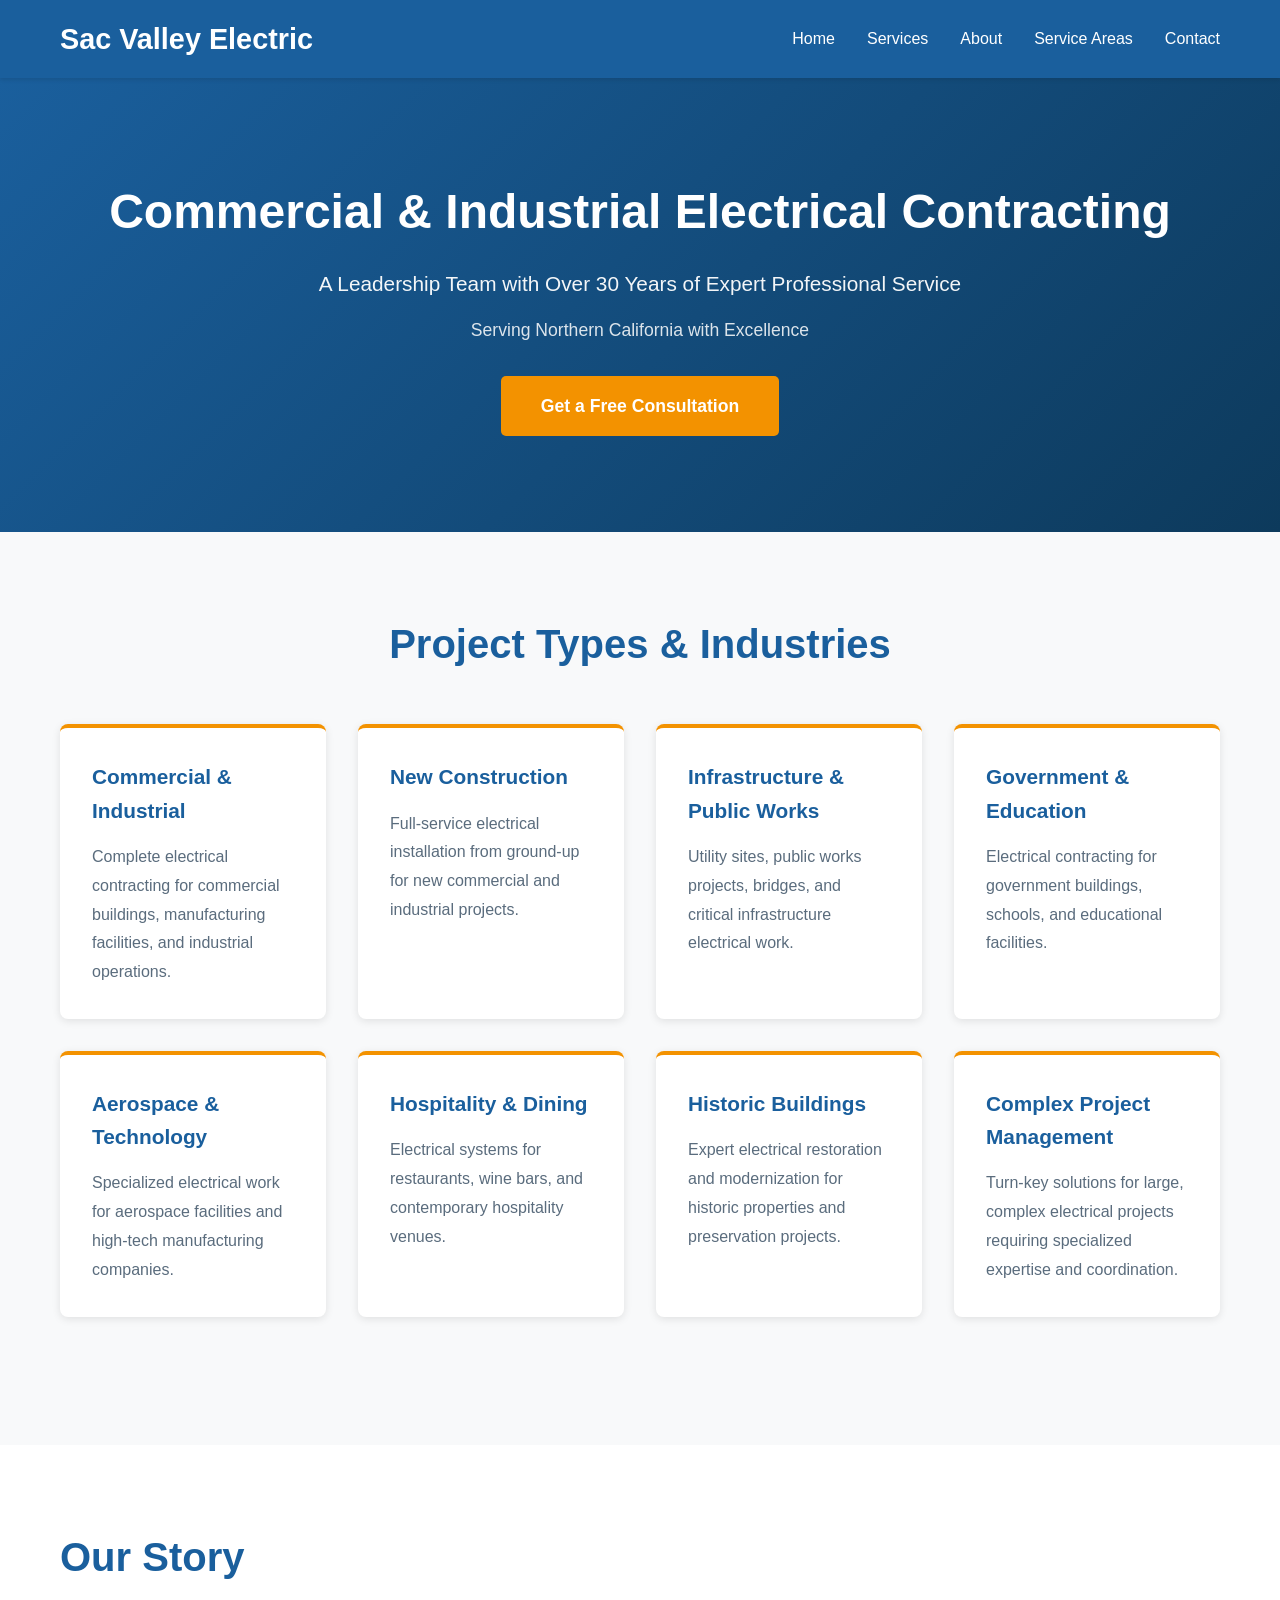
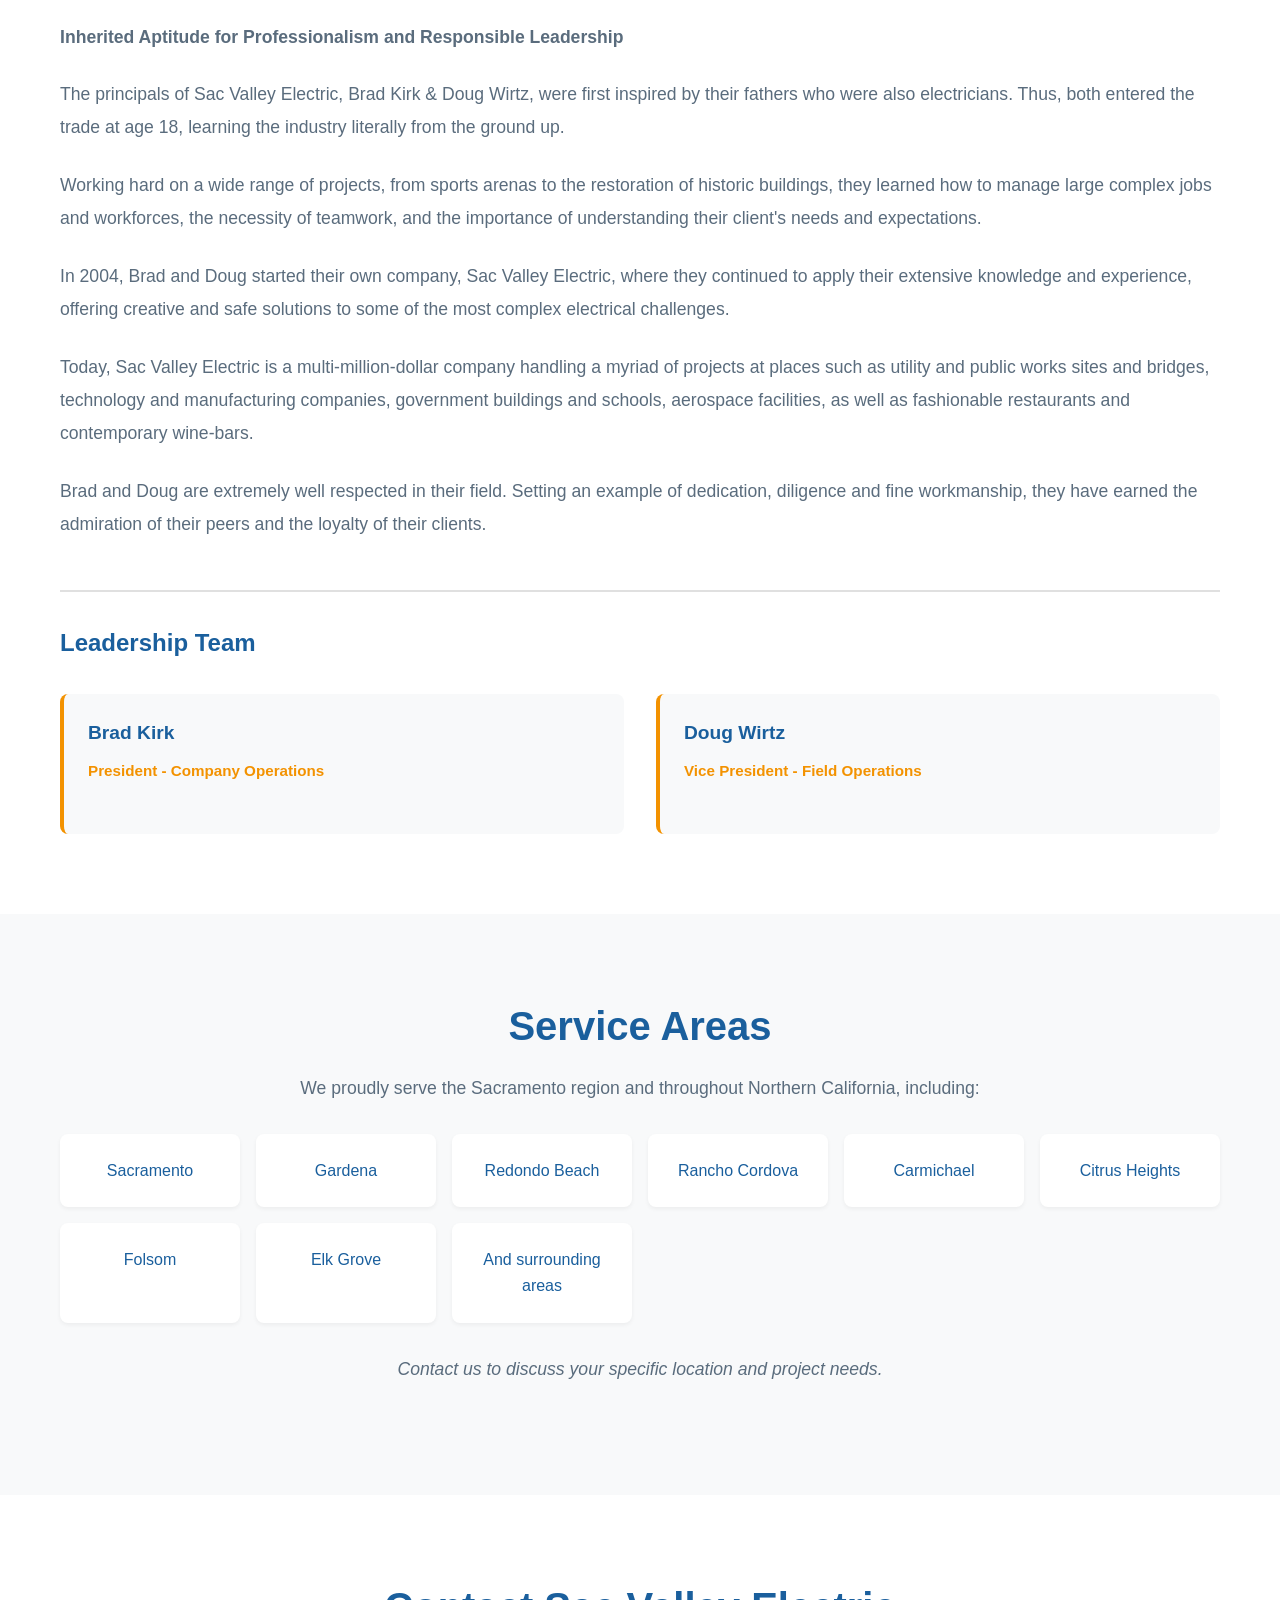
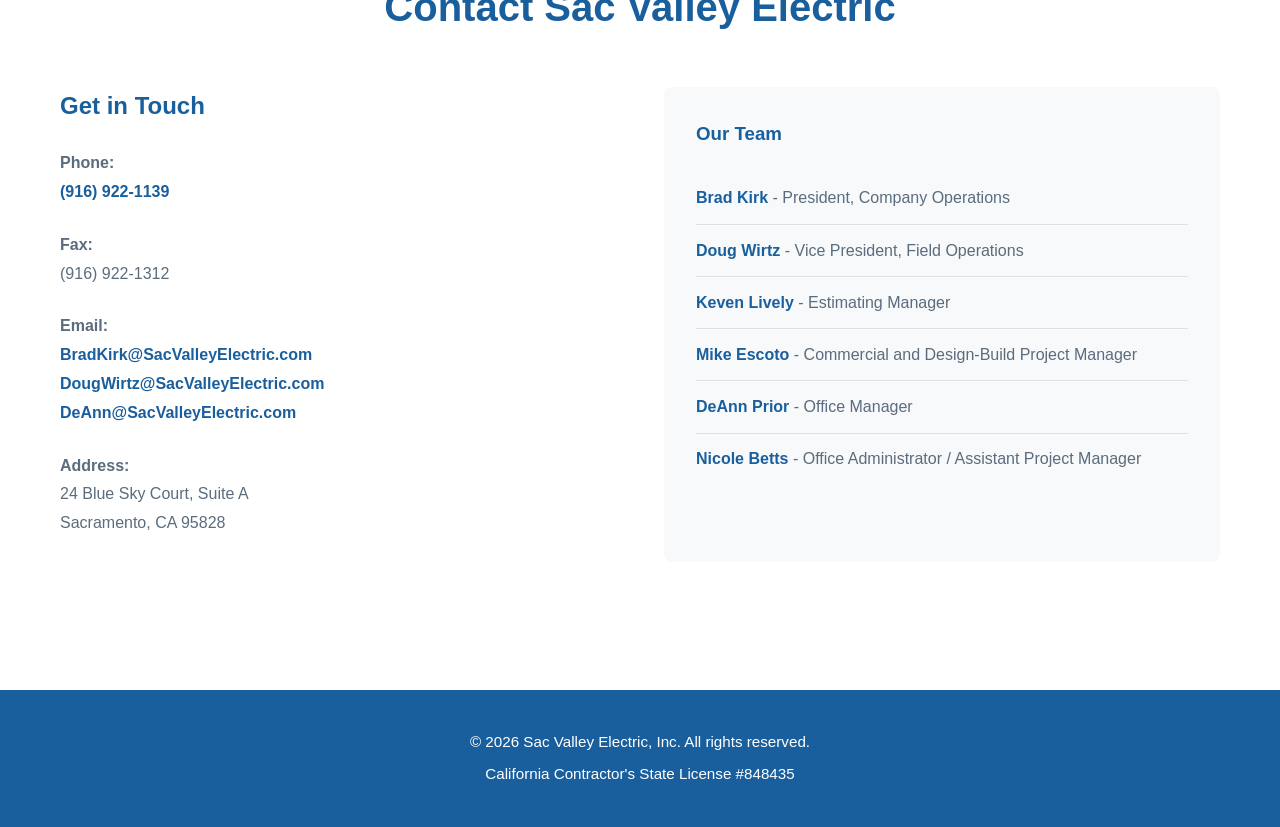
==== index.html @ 3c34d125 "Initial site build" ====
<!DOCTYPE html>
<html lang="en">
<head>
    <meta charset="UTF-8">
    <meta name="viewport" content="width=device-width, initial-scale=1.0">
    <title>Sac Valley Electric - Commercial & Industrial Electrical Contractor Sacramento</title>
    <meta name="description" content="Professional commercial and industrial electrical contractor serving Northern California. New construction, panel upgrades, LED lighting, EV charging, and more.">
    <link rel="stylesheet" href="styles.css">
</head>
<body>
    <!-- Navigation -->
    <nav class="navbar">
        <div class="container">
            <div class="nav-brand">
                <h1>Sac Valley Electric</h1>
            </div>
            <ul class="nav-links">
                <li><a href="#home">Home</a></li>
                <li><a href="#services">Services</a></li>
                <li><a href="#about">About</a></li>
                <li><a href="#areas">Service Areas</a></li>
                <li><a href="#contact">Contact</a></li>
            </ul>
        </div>
    </nav>

    <!-- Hero Section -->
    <section id="home" class="hero">
        <div class="container">
            <div class="hero-content">
                <h2>Commercial & Industrial Electrical Contracting</h2>
                <p>A Leadership Team with Over 30 Years of Expert Professional Service</p>
                <p class="hero-subtitle">Serving Northern California with Excellence</p>
                <a href="#contact" class="cta-button">Get a Free Consultation</a>
            </div>
        </div>
    </section>

    <!-- Services Section -->
    <section id="services" class="services">
        <div class="container">
            <h2>Project Types & Industries</h2>
            <div class="services-grid">
                <div class="service-card">
                    <h3>Commercial & Industrial</h3>
                    <p>Complete electrical contracting for commercial buildings, manufacturing facilities, and industrial operations.</p>
                </div>
                <div class="service-card">
                    <h3>New Construction</h3>
                    <p>Full-service electrical installation from ground-up for new commercial and industrial projects.</p>
                </div>
                <div class="service-card">
                    <h3>Infrastructure & Public Works</h3>
                    <p>Utility sites, public works projects, bridges, and critical infrastructure electrical work.</p>
                </div>
                <div class="service-card">
                    <h3>Government & Education</h3>
                    <p>Electrical contracting for government buildings, schools, and educational facilities.</p>
                </div>
                <div class="service-card">
                    <h3>Aerospace & Technology</h3>
                    <p>Specialized electrical work for aerospace facilities and high-tech manufacturing companies.</p>
                </div>
                <div class="service-card">
                    <h3>Hospitality & Dining</h3>
                    <p>Electrical systems for restaurants, wine bars, and contemporary hospitality venues.</p>
                </div>
                <div class="service-card">
                    <h3>Historic Buildings</h3>
                    <p>Expert electrical restoration and modernization for historic properties and preservation projects.</p>
                </div>
                <div class="service-card">
                    <h3>Complex Project Management</h3>
                    <p>Turn-key solutions for large, complex electrical projects requiring specialized expertise and coordination.</p>
                </div>
            </div>
        </div>
    </section>

    <!-- About Section -->
    <section id="about" class="about">
        <div class="container">
            <h2>Our Story</h2>
            <div class="about-content">
                <p><strong>Inherited Aptitude for Professionalism and Responsible Leadership</strong></p>
                <p>The principals of Sac Valley Electric, Brad Kirk & Doug Wirtz, were first inspired by their fathers who were also electricians. Thus, both entered the trade at age 18, learning the industry literally from the ground up.</p>
                <p>Working hard on a wide range of projects, from sports arenas to the restoration of historic buildings, they learned how to manage large complex jobs and workforces, the necessity of teamwork, and the importance of understanding their client's needs and expectations.</p>
                <p>In 2004, Brad and Doug started their own company, Sac Valley Electric, where they continued to apply their extensive knowledge and experience, offering creative and safe solutions to some of the most complex electrical challenges.</p>
                <p>Today, Sac Valley Electric is a multi-million-dollar company handling a myriad of projects at places such as utility and public works sites and bridges, technology and manufacturing companies, government buildings and schools, aerospace facilities, as well as fashionable restaurants and contemporary wine-bars.</p>
                <p>Brad and Doug are extremely well respected in their field. Setting an example of dedication, diligence and fine workmanship, they have earned the admiration of their peers and the loyalty of their clients.</p>
                
                <div class="team">
                    <h3>Leadership Team</h3>
                    <div class="team-grid">
                        <div class="team-member">
                            <h4>Brad Kirk</h4>
                            <p class="title">President - Company Operations</p>
                        </div>
                        <div class="team-member">
                            <h4>Doug Wirtz</h4>
                            <p class="title">Vice President - Field Operations</p>
                        </div>
                    </div>
                </div>
            </div>
        </div>
    </section>

    <!-- Service Areas Section -->
    <section id="areas" class="service-areas">
        <div class="container">
            <h2>Service Areas</h2>
            <p>We proudly serve the Sacramento region and throughout Northern California, including:</p>
            <div class="areas-grid">
                <div class="area">Sacramento</div>
                <div class="area">Gardena</div>
                <div class="area">Redondo Beach</div>
                <div class="area">Rancho Cordova</div>
                <div class="area">Carmichael</div>
                <div class="area">Citrus Heights</div>
                <div class="area">Folsom</div>
                <div class="area">Elk Grove</div>
                <div class="area">And surrounding areas</div>
            </div>
            <p class="service-areas-note">Contact us to discuss your specific location and project needs.</p>
        </div>
    </section>

    <!-- Contact Section -->
    <section id="contact" class="contact">
        <div class="container">
            <h2>Contact Sac Valley Electric</h2>
            <div class="contact-content">
                <div class="contact-info">
                    <h3>Get in Touch</h3>
                    <p>
                        <strong>Phone:</strong><br>
                        <a href="tel:9169221139">(916) 922-1139</a>
                    </p>
                    <p>
                        <strong>Fax:</strong><br>
                        (916) 922-1312
                    </p>
                    <p>
                        <strong>Email:</strong><br>
                        <a href="mailto:BradKirk@SacValleyElectric.com">BradKirk@SacValleyElectric.com</a><br>
                        <a href="mailto:DougWirtz@SacValleyElectric.com">DougWirtz@SacValleyElectric.com</a><br>
                        <a href="mailto:DeAnn@SacValleyElectric.com">DeAnn@SacValleyElectric.com</a>
                    </p>
                    <p>
                        <strong>Address:</strong><br>
                        24 Blue Sky Court, Suite A<br>
                        Sacramento, CA 95828
                    </p>
                </div>
                <div class="contact-team">
                    <h3>Our Team</h3>
                    <ul class="team-list">
                        <li><strong>Brad Kirk</strong> - President, Company Operations</li>
                        <li><strong>Doug Wirtz</strong> - Vice President, Field Operations</li>
                        <li><strong>Keven Lively</strong> - Estimating Manager</li>
                        <li><strong>Mike Escoto</strong> - Commercial and Design-Build Project Manager</li>
                        <li><strong>DeAnn Prior</strong> - Office Manager</li>
                        <li><strong>Nicole Betts</strong> - Office Administrator / Assistant Project Manager</li>
                    </ul>
                </div>
            </div>
        </div>
    </section>

    <!-- Footer -->
    <footer class="footer">
        <div class="container">
            <p>&copy; 2026 Sac Valley Electric, Inc. All rights reserved.</p>
            <p>California Contractor's State License #848435</p>
        </div>
    </footer>
</body>
</html>
---- styles.css ----
/* Reset and Base Styles */
* {
    margin: 0;
    padding: 0;
    box-sizing: border-box;
}

:root {
    --primary-color: #1a5f9d;
    --secondary-color: #f39200;
    --dark-text: #2c3e50;
    --light-text: #5a6c7d;
    --light-bg: #f8f9fa;
    --white: #ffffff;
    --border-color: #e0e0e0;
}

body {
    font-family: 'Segoe UI', Tahoma, Geneva, Verdana, sans-serif;
    line-height: 1.6;
    color: var(--dark-text);
    background-color: var(--white);
}

.container {
    max-width: 1200px;
    margin: 0 auto;
    padding: 0 20px;
}

/* Navigation */
.navbar {
    background-color: var(--primary-color);
    color: var(--white);
    padding: 1rem 0;
    position: sticky;
    top: 0;
    z-index: 1000;
    box-shadow: 0 2px 4px rgba(0,0,0,0.1);
}

.navbar .container {
    display: flex;
    justify-content: space-between;
    align-items: center;
}

.nav-brand h1 {
    font-size: 1.8rem;
    font-weight: 700;
}

.nav-links {
    display: flex;
    list-style: none;
    gap: 2rem;
}

.nav-links a {
    color: var(--white);
    text-decoration: none;
    font-weight: 500;
    transition: color 0.3s ease;
}

.nav-links a:hover {
    color: var(--secondary-color);
}

@media (max-width: 768px) {
    .nav-links {
        flex-direction: column;
        gap: 1rem;
        display: none;
    }
    
    .navbar .container {
        flex-direction: column;
        gap: 1rem;
    }
}

/* Hero Section */
.hero {
    background: linear-gradient(135deg, var(--primary-color) 0%, #0d3a5c 100%);
    color: var(--white);
    padding: 6rem 0;
    text-align: center;
}

.hero-content h2 {
    font-size: 3rem;
    margin-bottom: 1rem;
    font-weight: 700;
}

.hero-content p {
    font-size: 1.3rem;
    margin-bottom: 1rem;
    opacity: 0.95;
}

.hero-subtitle {
    font-size: 1.1rem !important;
    opacity: 0.85 !important;
    margin-bottom: 2rem !important;
}

.cta-button {
    display: inline-block;
    background-color: var(--secondary-color);
    color: var(--white);
    padding: 1rem 2.5rem;
    border-radius: 5px;
    text-decoration: none;
    font-weight: 600;
    font-size: 1.1rem;
    transition: background-color 0.3s ease, transform 0.2s ease;
    cursor: pointer;
    border: none;
}

.cta-button:hover {
    background-color: #d87700;
    transform: translateY(-2px);
}

.cta-button.large {
    padding: 1.2rem 3rem;
    font-size: 1.2rem;
}

@media (max-width: 768px) {
    .hero-content h2 {
        font-size: 2rem;
    }
    
    .hero-content p {
        font-size: 1.1rem;
    }
}

/* Services Section */
.services {
    padding: 5rem 0;
    background-color: var(--light-bg);
}

.services h2 {
    text-align: center;
    font-size: 2.5rem;
    margin-bottom: 3rem;
    color: var(--primary-color);
}

.services-grid {
    display: grid;
    grid-template-columns: repeat(auto-fit, minmax(250px, 1fr));
    gap: 2rem;
    margin-bottom: 3rem;
}

.service-card {
    background-color: var(--white);
    padding: 2rem;
    border-radius: 8px;
    box-shadow: 0 2px 8px rgba(0,0,0,0.1);
    transition: transform 0.3s ease, box-shadow 0.3s ease;
    border-top: 4px solid var(--secondary-color);
}

.service-card:hover {
    transform: translateY(-5px);
    box-shadow: 0 4px 12px rgba(0,0,0,0.15);
}

.service-card h3 {
    color: var(--primary-color);
    margin-bottom: 1rem;
    font-size: 1.3rem;
}

.service-card p {
    color: var(--light-text);
    line-height: 1.8;
}

.smud-badge {
    text-align: center;
    background-color: var(--primary-color);
    color: var(--white);
    padding: 1.5rem;
    border-radius: 8px;
    font-size: 1.1rem;
}

/* About Section */
.about {
    padding: 5rem 0;
}

.about h2 {
    font-size: 2.5rem;
    margin-bottom: 2rem;
    color: var(--primary-color);
}

.about-content p {
    font-size: 1.1rem;
    margin-bottom: 1.5rem;
    color: var(--light-text);
    line-height: 1.9;
}

.credentials {
    display: grid;
    grid-template-columns: repeat(auto-fit, minmax(250px, 1fr));
    gap: 2rem;
    margin-top: 3rem;
}

.credential-item {
    background-color: var(--light-bg);
    padding: 2rem;
    border-radius: 8px;
    border-left: 4px solid var(--secondary-color);
}

.credential-item h4 {
    color: var(--primary-color);
    margin-bottom: 0.5rem;
    font-size: 1.2rem;
}

.credential-item p {
    color: var(--light-text);
    margin-bottom: 0;
}

/* Team Section */
.team {
    margin-top: 3rem;
    padding-top: 2rem;
    border-top: 2px solid var(--border-color);
}

.team h3 {
    color: var(--primary-color);
    margin-bottom: 2rem;
    font-size: 1.5rem;
}

.team-grid {
    display: grid;
    grid-template-columns: repeat(auto-fit, minmax(250px, 1fr));
    gap: 2rem;
}

.team-member {
    background-color: var(--light-bg);
    padding: 1.5rem;
    border-radius: 8px;
    border-left: 4px solid var(--secondary-color);
}

.team-member h4 {
    color: var(--primary-color);
    margin-bottom: 0.5rem;
    font-size: 1.2rem;
}

.team-member .title {
    color: var(--secondary-color);
    font-weight: 600;
    font-size: 0.95rem;
}

/* Service Areas Section */
.service-areas {
    padding: 5rem 0;
    background-color: var(--light-bg);
}

.service-areas h2 {
    font-size: 2.5rem;
    margin-bottom: 1rem;
    color: var(--primary-color);
    text-align: center;
}

.service-areas > .container > p {
    text-align: center;
    font-size: 1.1rem;
    margin-bottom: 2rem;
    color: var(--light-text);
}

.areas-grid {
    display: grid;
    grid-template-columns: repeat(auto-fit, minmax(180px, 1fr));
    gap: 1rem;
    margin-bottom: 2rem;
}

.area {
    background-color: var(--white);
    padding: 1.5rem;
    border-radius: 8px;
    text-align: center;
    box-shadow: 0 2px 4px rgba(0,0,0,0.05);
    font-weight: 500;
    color: var(--primary-color);
}

.service-areas-note {
    text-align: center;
    color: var(--light-text);
    font-style: italic;
    margin-top: 2rem;
}

/* Contact Section */
.contact {
    padding: 5rem 0;
}

.contact h2 {
    font-size: 2.5rem;
    margin-bottom: 3rem;
    color: var(--primary-color);
    text-align: center;
}

.contact-content {
    display: grid;
    grid-template-columns: 1fr 1fr;
    gap: 3rem;
}

.contact-info h3,
.contact-cta h3 {
    color: var(--primary-color);
    margin-bottom: 1.5rem;
    font-size: 1.5rem;
}

.contact-info p {
    margin-bottom: 1.5rem;
    line-height: 1.8;
    color: var(--light-text);
}

.contact-info a {
    color: var(--primary-color);
    text-decoration: none;
    font-weight: 600;
    transition: color 0.3s ease;
}

.contact-info a:hover {
    color: var(--secondary-color);
}

.contact-team {
    background-color: var(--light-bg);
    padding: 2rem;
    border-radius: 8px;
}

.contact-team h3 {
    color: var(--primary-color);
    margin-bottom: 1.5rem;
}

.team-list {
    list-style: none;
}

.team-list li {
    padding: 0.8rem 0;
    border-bottom: 1px solid var(--border-color);
    color: var(--light-text);
}

.team-list li:last-child {
    border-bottom: none;
}

.team-list strong {
    color: var(--primary-color);
}

@media (max-width: 768px) {
    .contact-content {
        grid-template-columns: 1fr;
    }
}

/* Footer */
.footer {
    background-color: var(--primary-color);
    color: var(--white);
    text-align: center;
    padding: 2rem 0;
    margin-top: 3rem;
}

.footer p {
    margin: 0.5rem 0;
    font-size: 0.95rem;
}

/* Responsive */
@media (max-width: 768px) {
    .hero-content h2 {
        font-size: 2rem;
    }
    
    .services h2,
    .about h2,
    .service-areas h2,
    .contact h2 {
        font-size: 2rem;
    }
    
    .services-grid {
        grid-template-columns: 1fr;
    }
    
    .areas-grid {
        grid-template-columns: repeat(2, 1fr);
    }
}

@media (max-width: 480px) {
    .nav-links {
        display: none;
    }
    
    .hero {
        padding: 3rem 0;
    }
    
    .hero-content h2 {
        font-size: 1.5rem;
    }
    
    .hero-content p {
        font-size: 1rem;
    }
    
    .services h2,
    .about h2,
    .service-areas h2,
    .contact h2 {
        font-size: 1.5rem;
    }
}
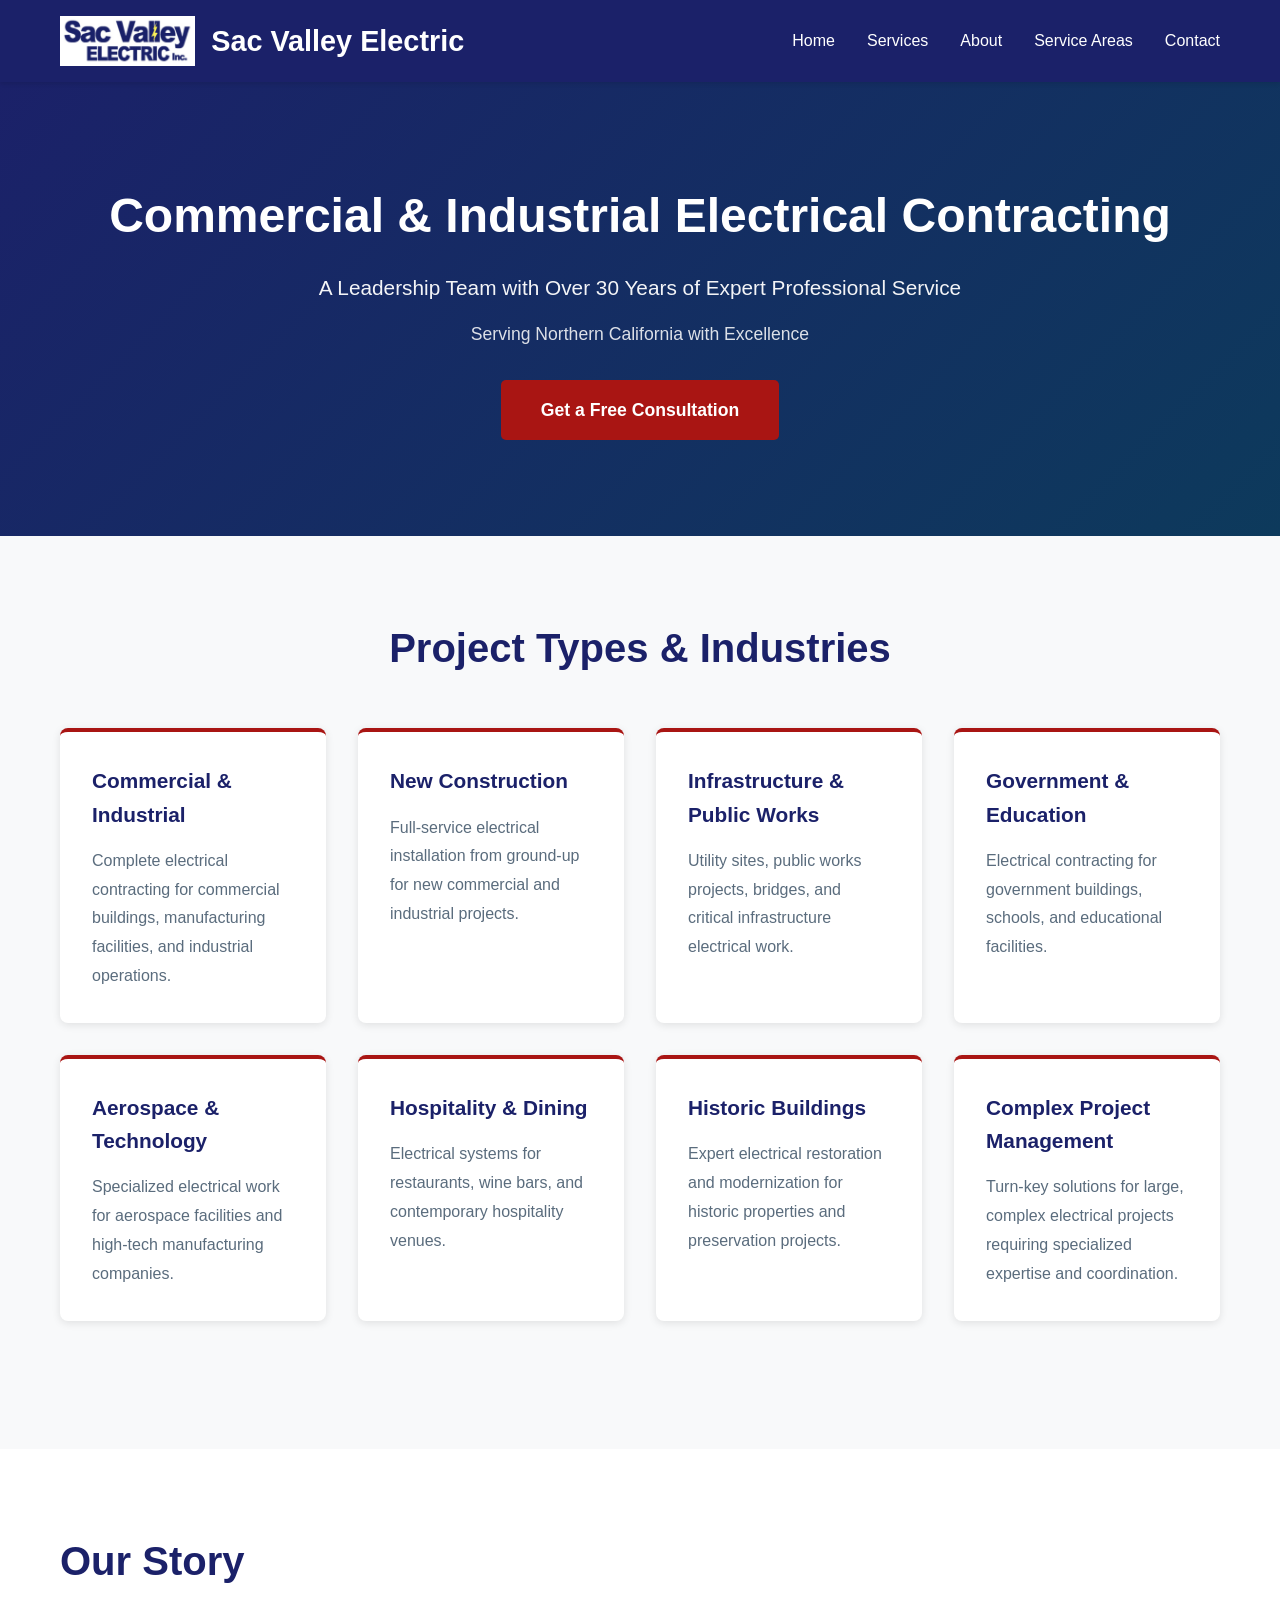
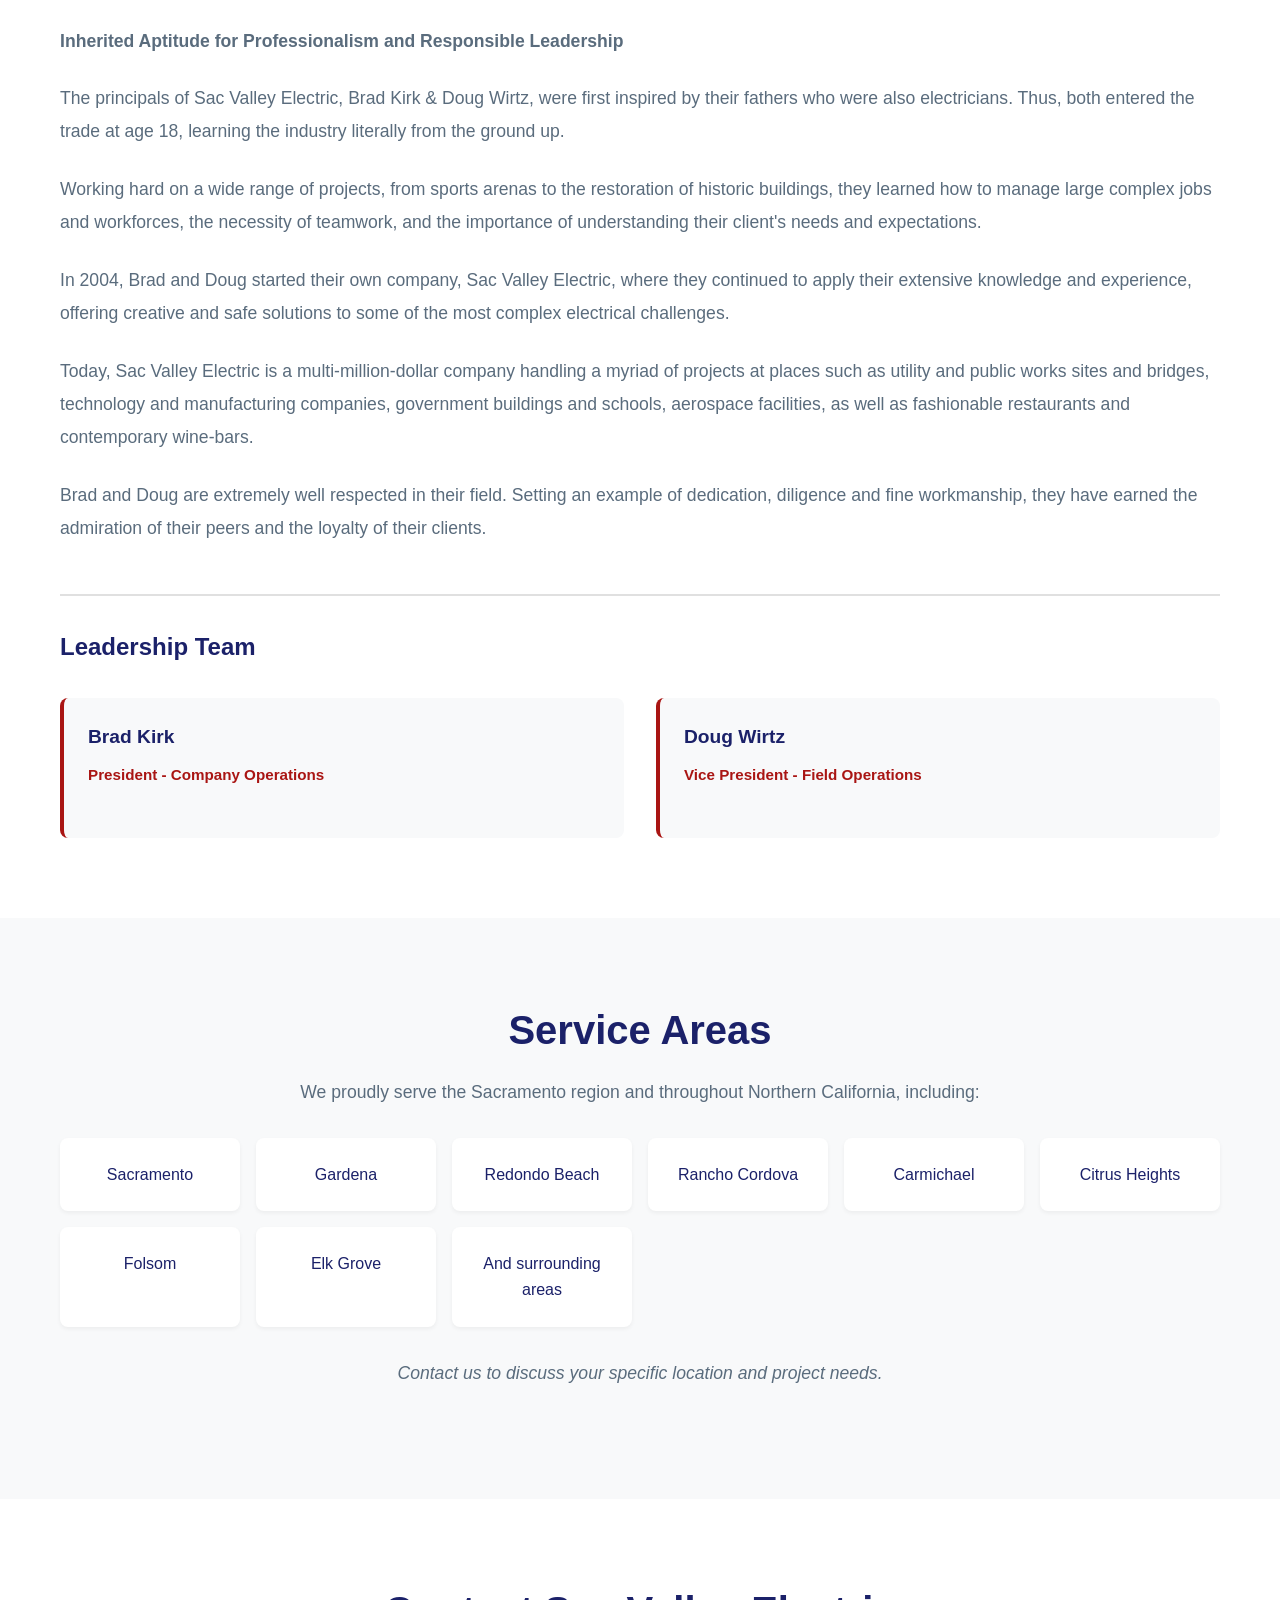
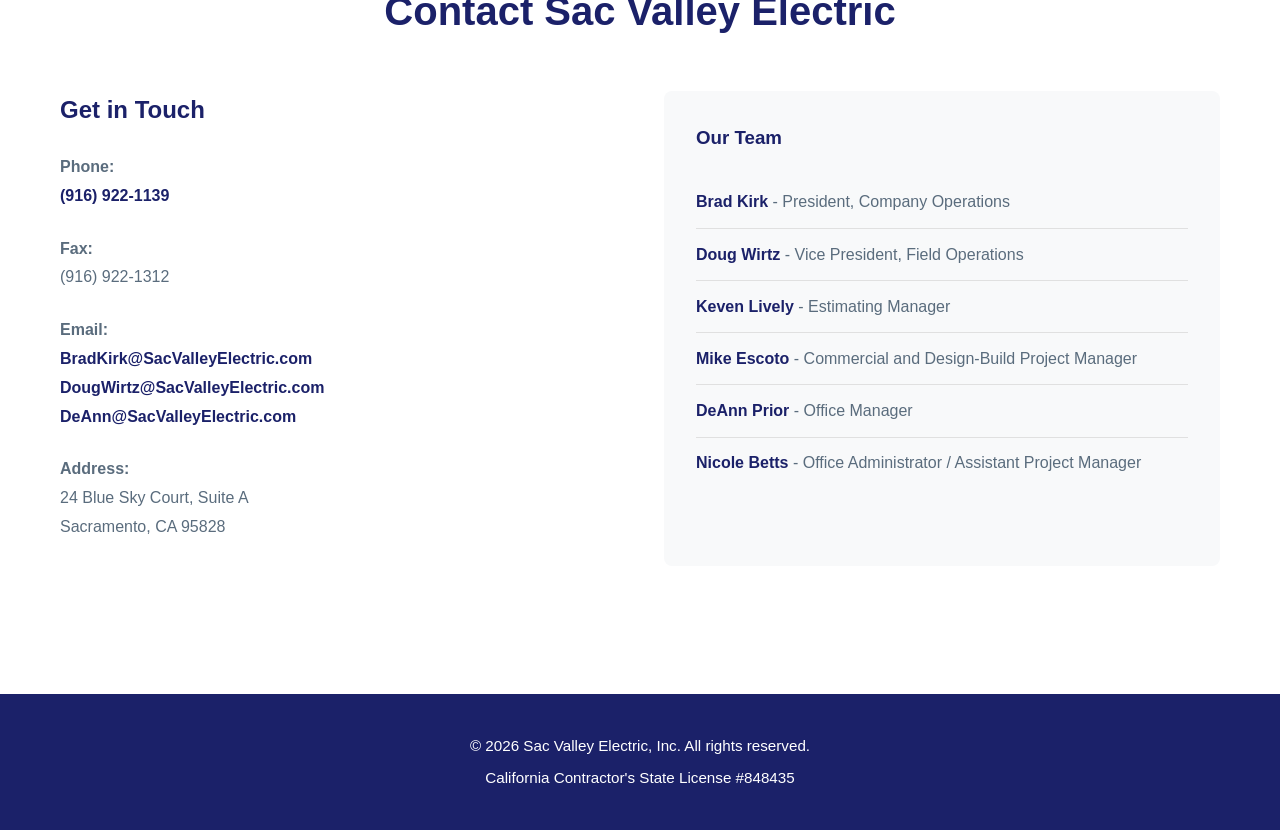
==== commit 39a0aed2: "Add logo and brand colors" ====
--- a/index.html
+++ b/index.html
@@ -12,6 +12,7 @@
     <nav class="navbar">
         <div class="container">
             <div class="nav-brand">
+                <img src="logo.gif" alt="Sac Valley Electric" class="logo">
                 <h1>Sac Valley Electric</h1>
             </div>
             <ul class="nav-links">
--- a/styles.css
+++ b/styles.css
@@ -6,8 +6,8 @@
 }
 
 :root {
-    --primary-color: #1a5f9d;
-    --secondary-color: #f39200;
+    --primary-color: #1b2169;
+    --secondary-color: #a91513;
     --dark-text: #2c3e50;
     --light-text: #5a6c7d;
     --light-bg: #f8f9fa;
@@ -45,9 +45,21 @@
     align-items: center;
 }
 
+.nav-brand {
+    display: flex;
+    align-items: center;
+    gap: 1rem;
+}
+
+.logo {
+    height: 50px;
+    width: auto;
+}
+
 .nav-brand h1 {
     font-size: 1.8rem;
     font-weight: 700;
+    margin: 0;
 }
 
 .nav-links {
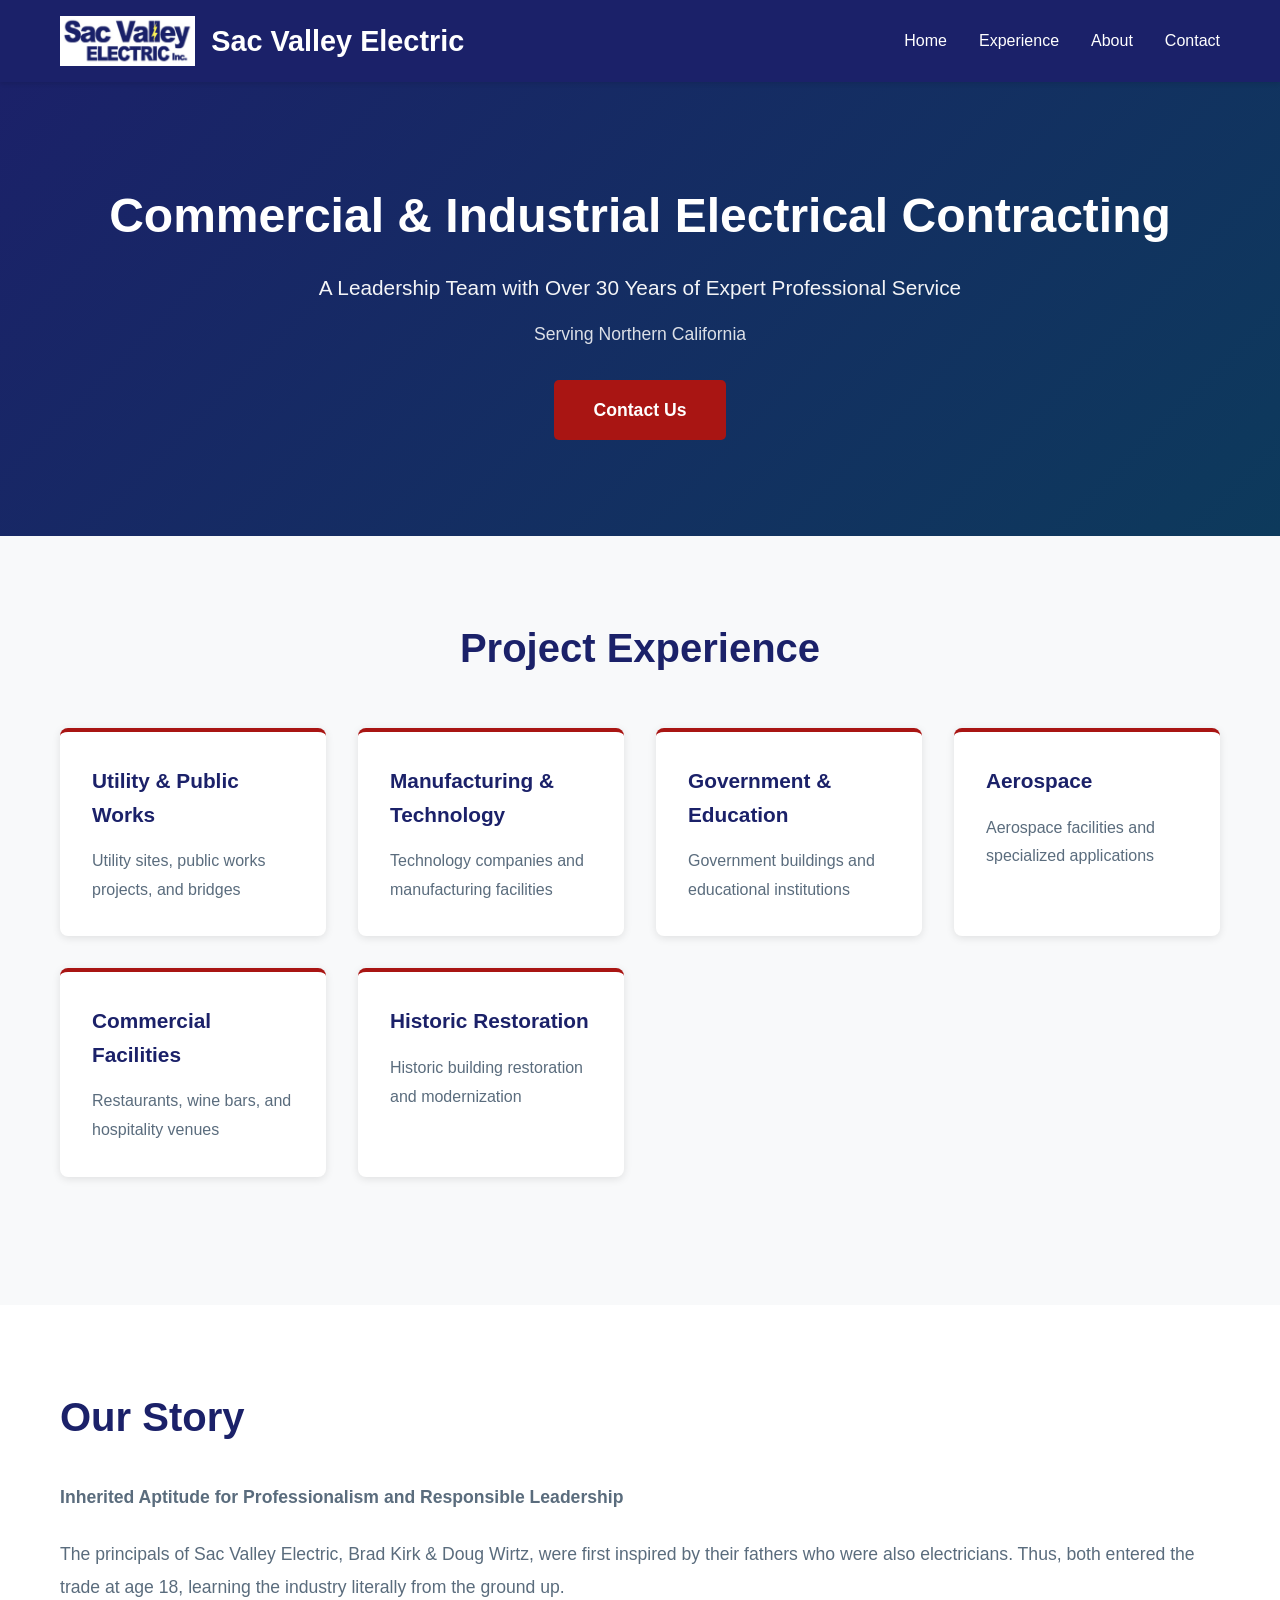
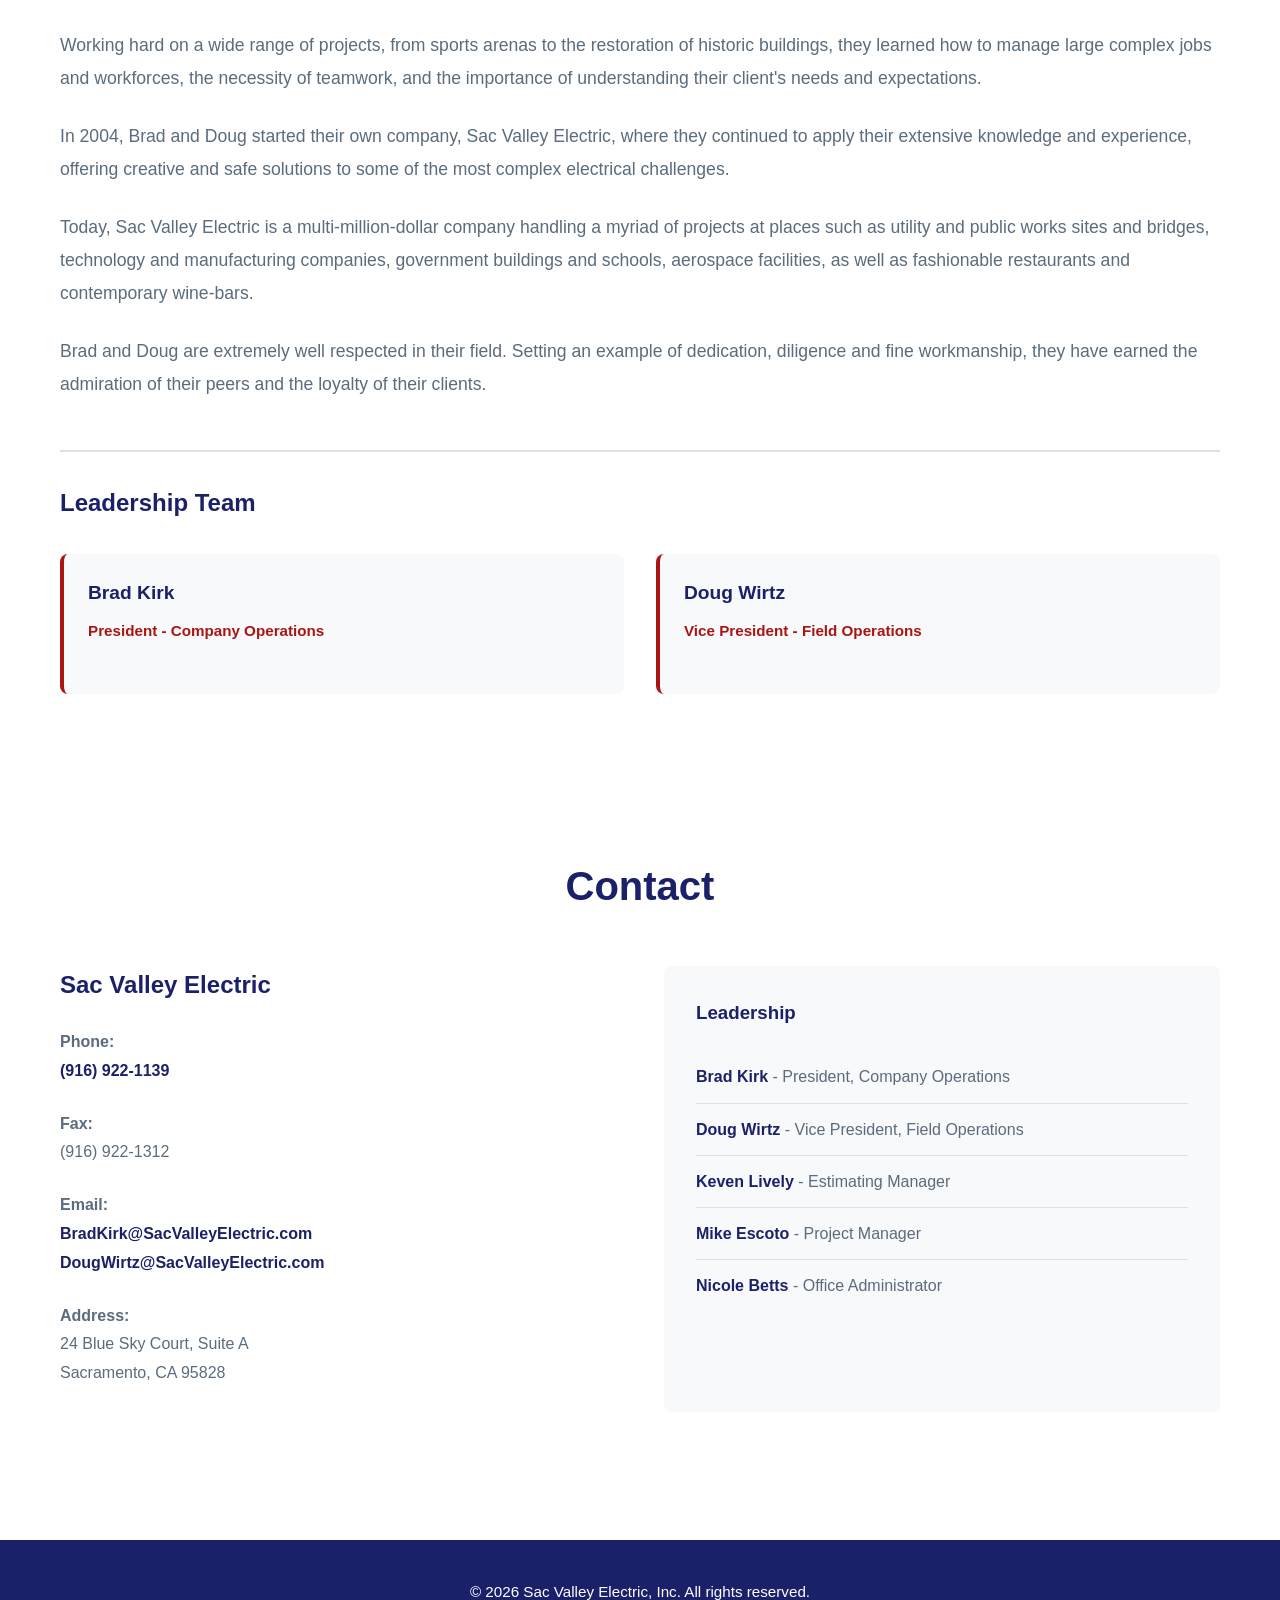
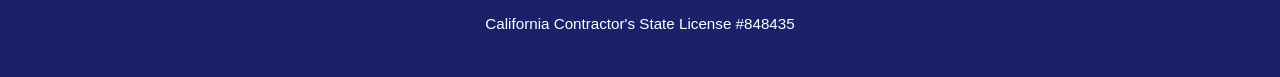
==== commit 6b357c0c: "Refine content: remove sales language, DeAnn email, streamline to match original site" ====
--- a/index.html
+++ b/index.html
@@ -17,9 +17,8 @@
             </div>
             <ul class="nav-links">
                 <li><a href="#home">Home</a></li>
-                <li><a href="#services">Services</a></li>
+                <li><a href="#services">Experience</a></li>
                 <li><a href="#about">About</a></li>
-                <li><a href="#areas">Service Areas</a></li>
                 <li><a href="#contact">Contact</a></li>
             </ul>
         </div>
@@ -31,8 +30,8 @@
             <div class="hero-content">
                 <h2>Commercial & Industrial Electrical Contracting</h2>
                 <p>A Leadership Team with Over 30 Years of Expert Professional Service</p>
-                <p class="hero-subtitle">Serving Northern California with Excellence</p>
-                <a href="#contact" class="cta-button">Get a Free Consultation</a>
+                <p class="hero-subtitle">Serving Northern California</p>
+                <a href="#contact" class="cta-button">Contact Us</a>
             </div>
         </div>
     </section>
@@ -40,39 +39,31 @@
     <!-- Services Section -->
     <section id="services" class="services">
         <div class="container">
-            <h2>Project Types & Industries</h2>
+            <h2>Project Experience</h2>
             <div class="services-grid">
                 <div class="service-card">
-                    <h3>Commercial & Industrial</h3>
-                    <p>Complete electrical contracting for commercial buildings, manufacturing facilities, and industrial operations.</p>
+                    <h3>Utility & Public Works</h3>
+                    <p>Utility sites, public works projects, and bridges</p>
                 </div>
                 <div class="service-card">
-                    <h3>New Construction</h3>
-                    <p>Full-service electrical installation from ground-up for new commercial and industrial projects.</p>
-                </div>
-                <div class="service-card">
-                    <h3>Infrastructure & Public Works</h3>
-                    <p>Utility sites, public works projects, bridges, and critical infrastructure electrical work.</p>
+                    <h3>Manufacturing & Technology</h3>
+                    <p>Technology companies and manufacturing facilities</p>
                 </div>
                 <div class="service-card">
                     <h3>Government & Education</h3>
-                    <p>Electrical contracting for government buildings, schools, and educational facilities.</p>
+                    <p>Government buildings and educational institutions</p>
                 </div>
                 <div class="service-card">
-                    <h3>Aerospace & Technology</h3>
-                    <p>Specialized electrical work for aerospace facilities and high-tech manufacturing companies.</p>
+                    <h3>Aerospace</h3>
+                    <p>Aerospace facilities and specialized applications</p>
                 </div>
                 <div class="service-card">
-                    <h3>Hospitality & Dining</h3>
-                    <p>Electrical systems for restaurants, wine bars, and contemporary hospitality venues.</p>
+                    <h3>Commercial Facilities</h3>
+                    <p>Restaurants, wine bars, and hospitality venues</p>
                 </div>
                 <div class="service-card">
-                    <h3>Historic Buildings</h3>
-                    <p>Expert electrical restoration and modernization for historic properties and preservation projects.</p>
-                </div>
-                <div class="service-card">
-                    <h3>Complex Project Management</h3>
-                    <p>Turn-key solutions for large, complex electrical projects requiring specialized expertise and coordination.</p>
+                    <h3>Historic Restoration</h3>
+                    <p>Historic building restoration and modernization</p>
                 </div>
             </div>
         </div>
@@ -107,33 +98,15 @@
         </div>
     </section>
 
-    <!-- Service Areas Section -->
-    <section id="areas" class="service-areas">
-        <div class="container">
-            <h2>Service Areas</h2>
-            <p>We proudly serve the Sacramento region and throughout Northern California, including:</p>
-            <div class="areas-grid">
-                <div class="area">Sacramento</div>
-                <div class="area">Gardena</div>
-                <div class="area">Redondo Beach</div>
-                <div class="area">Rancho Cordova</div>
-                <div class="area">Carmichael</div>
-                <div class="area">Citrus Heights</div>
-                <div class="area">Folsom</div>
-                <div class="area">Elk Grove</div>
-                <div class="area">And surrounding areas</div>
-            </div>
-            <p class="service-areas-note">Contact us to discuss your specific location and project needs.</p>
-        </div>
-    </section>
+
 
     <!-- Contact Section -->
     <section id="contact" class="contact">
         <div class="container">
-            <h2>Contact Sac Valley Electric</h2>
+            <h2>Contact</h2>
             <div class="contact-content">
                 <div class="contact-info">
-                    <h3>Get in Touch</h3>
+                    <h3>Sac Valley Electric</h3>
                     <p>
                         <strong>Phone:</strong><br>
                         <a href="tel:9169221139">(916) 922-1139</a>
@@ -145,8 +118,7 @@
                     <p>
                         <strong>Email:</strong><br>
                         <a href="mailto:BradKirk@SacValleyElectric.com">BradKirk@SacValleyElectric.com</a><br>
-                        <a href="mailto:DougWirtz@SacValleyElectric.com">DougWirtz@SacValleyElectric.com</a><br>
-                        <a href="mailto:DeAnn@SacValleyElectric.com">DeAnn@SacValleyElectric.com</a>
+                        <a href="mailto:DougWirtz@SacValleyElectric.com">DougWirtz@SacValleyElectric.com</a>
                     </p>
                     <p>
                         <strong>Address:</strong><br>
@@ -155,14 +127,13 @@
                     </p>
                 </div>
                 <div class="contact-team">
-                    <h3>Our Team</h3>
+                    <h3>Leadership</h3>
                     <ul class="team-list">
                         <li><strong>Brad Kirk</strong> - President, Company Operations</li>
                         <li><strong>Doug Wirtz</strong> - Vice President, Field Operations</li>
                         <li><strong>Keven Lively</strong> - Estimating Manager</li>
-                        <li><strong>Mike Escoto</strong> - Commercial and Design-Build Project Manager</li>
-                        <li><strong>DeAnn Prior</strong> - Office Manager</li>
-                        <li><strong>Nicole Betts</strong> - Office Administrator / Assistant Project Manager</li>
+                        <li><strong>Mike Escoto</strong> - Project Manager</li>
+                        <li><strong>Nicole Betts</strong> - Office Administrator</li>
                     </ul>
                 </div>
             </div>
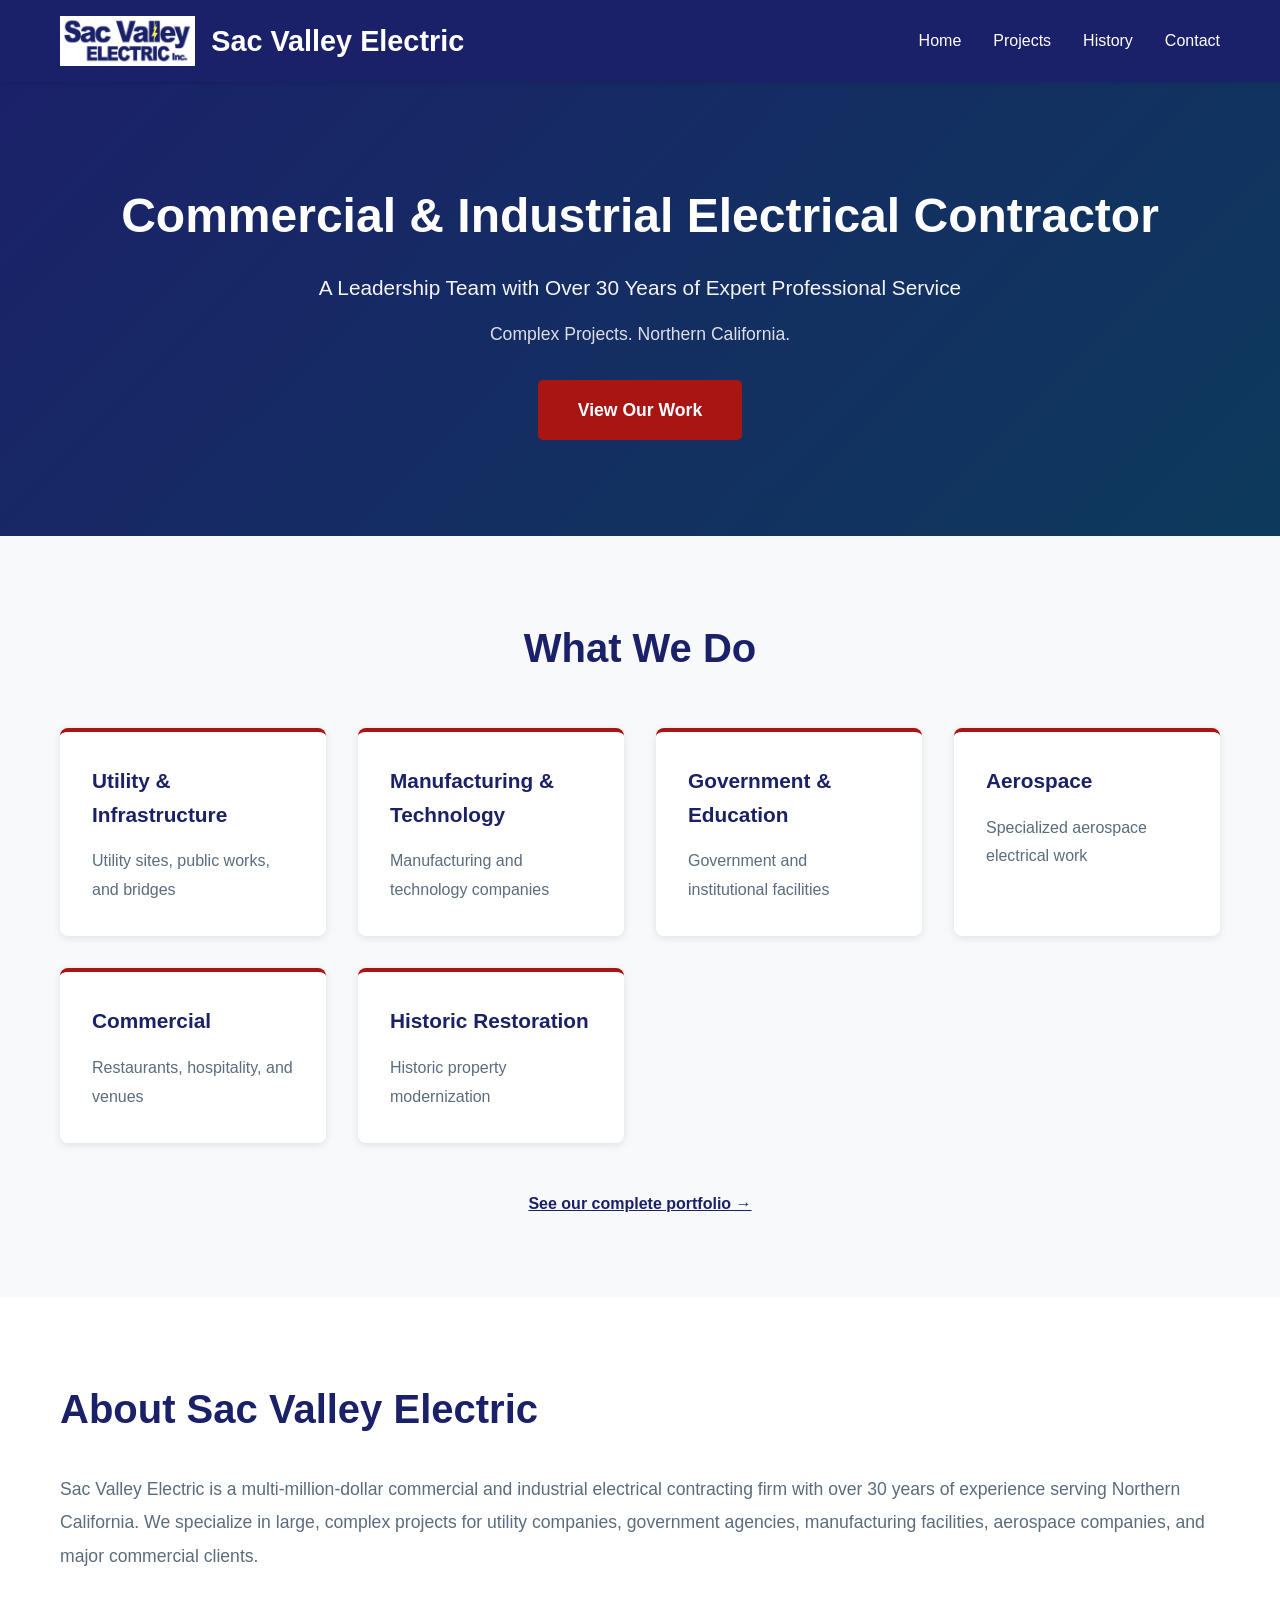
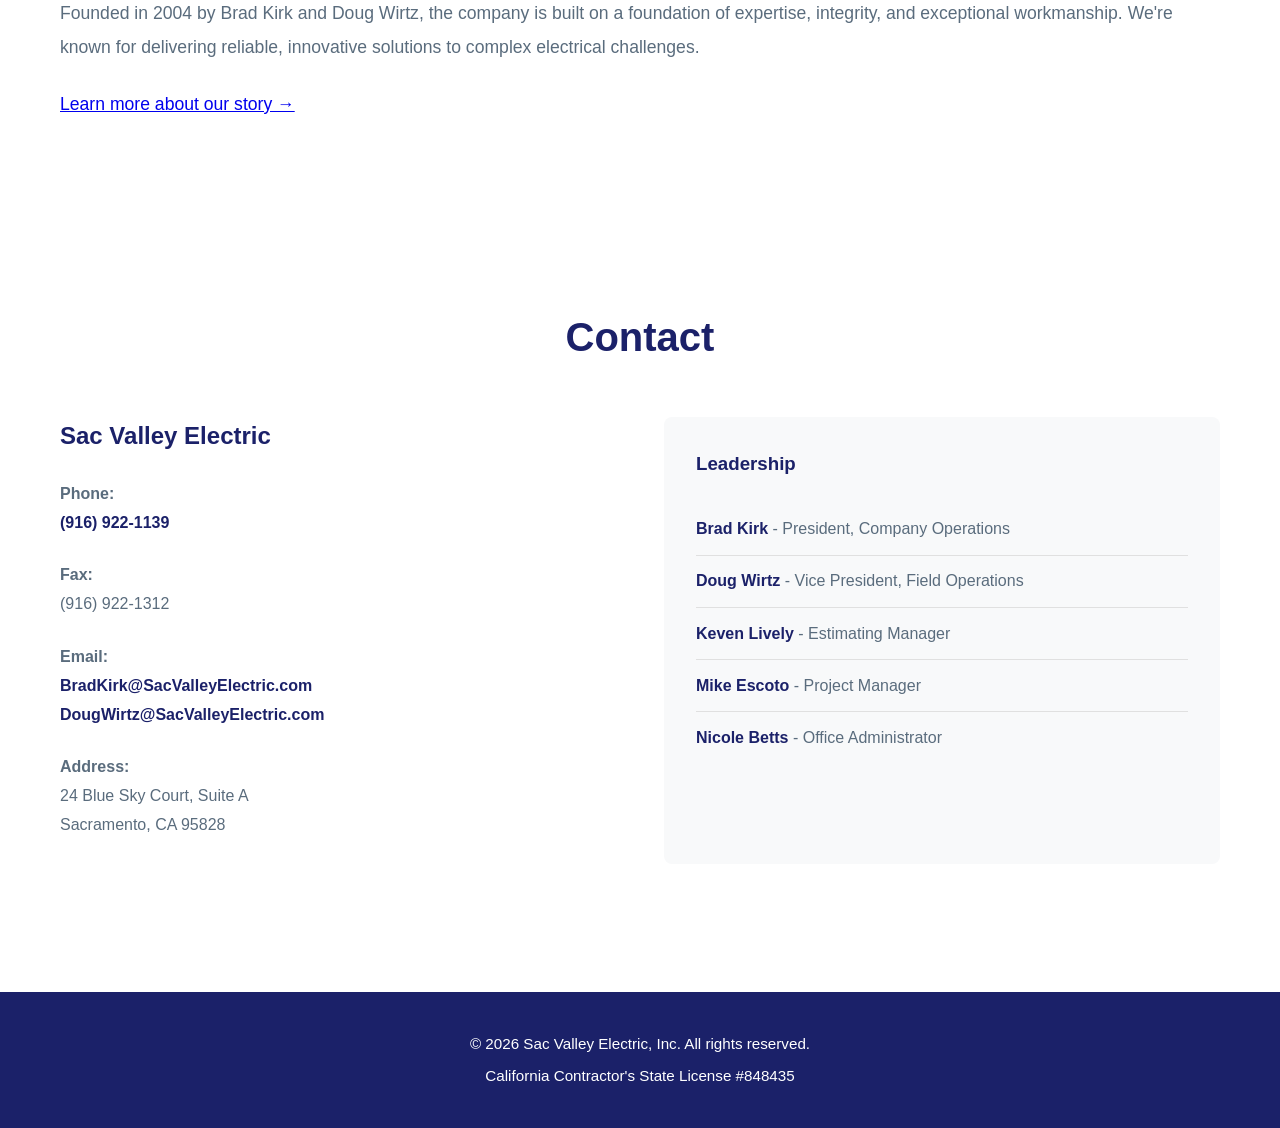
==== commit 616ac5c6: "Add multi-page site structure: history and projects pages" ====
--- a/index.html
+++ b/index.html
@@ -16,9 +16,9 @@
                 <h1>Sac Valley Electric</h1>
             </div>
             <ul class="nav-links">
-                <li><a href="#home">Home</a></li>
-                <li><a href="#services">Experience</a></li>
-                <li><a href="#about">About</a></li>
+                <li><a href="index.html">Home</a></li>
+                <li><a href="projects.html">Projects</a></li>
+                <li><a href="history.html">History</a></li>
                 <li><a href="#contact">Contact</a></li>
             </ul>
         </div>
@@ -28,10 +28,10 @@
     <section id="home" class="hero">
         <div class="container">
             <div class="hero-content">
-                <h2>Commercial & Industrial Electrical Contracting</h2>
+                <h2>Commercial & Industrial Electrical Contractor</h2>
                 <p>A Leadership Team with Over 30 Years of Expert Professional Service</p>
-                <p class="hero-subtitle">Serving Northern California</p>
-                <a href="#contact" class="cta-button">Contact Us</a>
+                <p class="hero-subtitle">Complex Projects. Northern California.</p>
+                <a href="projects.html" class="cta-button">View Our Work</a>
             </div>
         </div>
     </section>
@@ -39,61 +39,45 @@
     <!-- Services Section -->
     <section id="services" class="services">
         <div class="container">
-            <h2>Project Experience</h2>
+            <h2>What We Do</h2>
             <div class="services-grid">
                 <div class="service-card">
-                    <h3>Utility & Public Works</h3>
-                    <p>Utility sites, public works projects, and bridges</p>
+                    <h3>Utility & Infrastructure</h3>
+                    <p>Utility sites, public works, and bridges</p>
                 </div>
                 <div class="service-card">
                     <h3>Manufacturing & Technology</h3>
-                    <p>Technology companies and manufacturing facilities</p>
+                    <p>Manufacturing and technology companies</p>
                 </div>
                 <div class="service-card">
                     <h3>Government & Education</h3>
-                    <p>Government buildings and educational institutions</p>
+                    <p>Government and institutional facilities</p>
                 </div>
                 <div class="service-card">
                     <h3>Aerospace</h3>
-                    <p>Aerospace facilities and specialized applications</p>
+                    <p>Specialized aerospace electrical work</p>
                 </div>
                 <div class="service-card">
-                    <h3>Commercial Facilities</h3>
-                    <p>Restaurants, wine bars, and hospitality venues</p>
+                    <h3>Commercial</h3>
+                    <p>Restaurants, hospitality, and venues</p>
                 </div>
                 <div class="service-card">
                     <h3>Historic Restoration</h3>
-                    <p>Historic building restoration and modernization</p>
+                    <p>Historic property modernization</p>
                 </div>
             </div>
+            <p style="text-align: center; margin-top: 2rem;"><a href="projects.html" style="color: var(--primary-color); font-weight: 600;">See our complete portfolio →</a></p>
         </div>
     </section>
 
-    <!-- About Section -->
+    <!-- About Section (Brief) -->
     <section id="about" class="about">
         <div class="container">
-            <h2>Our Story</h2>
+            <h2>About Sac Valley Electric</h2>
             <div class="about-content">
-                <p><strong>Inherited Aptitude for Professionalism and Responsible Leadership</strong></p>
-                <p>The principals of Sac Valley Electric, Brad Kirk & Doug Wirtz, were first inspired by their fathers who were also electricians. Thus, both entered the trade at age 18, learning the industry literally from the ground up.</p>
-                <p>Working hard on a wide range of projects, from sports arenas to the restoration of historic buildings, they learned how to manage large complex jobs and workforces, the necessity of teamwork, and the importance of understanding their client's needs and expectations.</p>
-                <p>In 2004, Brad and Doug started their own company, Sac Valley Electric, where they continued to apply their extensive knowledge and experience, offering creative and safe solutions to some of the most complex electrical challenges.</p>
-                <p>Today, Sac Valley Electric is a multi-million-dollar company handling a myriad of projects at places such as utility and public works sites and bridges, technology and manufacturing companies, government buildings and schools, aerospace facilities, as well as fashionable restaurants and contemporary wine-bars.</p>
-                <p>Brad and Doug are extremely well respected in their field. Setting an example of dedication, diligence and fine workmanship, they have earned the admiration of their peers and the loyalty of their clients.</p>
-                
-                <div class="team">
-                    <h3>Leadership Team</h3>
-                    <div class="team-grid">
-                        <div class="team-member">
-                            <h4>Brad Kirk</h4>
-                            <p class="title">President - Company Operations</p>
-                        </div>
-                        <div class="team-member">
-                            <h4>Doug Wirtz</h4>
-                            <p class="title">Vice President - Field Operations</p>
-                        </div>
-                    </div>
-                </div>
+                <p>Sac Valley Electric is a multi-million-dollar commercial and industrial electrical contracting firm with over 30 years of experience serving Northern California. We specialize in large, complex projects for utility companies, government agencies, manufacturing facilities, aerospace companies, and major commercial clients.</p>
+                <p>Founded in 2004 by Brad Kirk and Doug Wirtz, the company is built on a foundation of expertise, integrity, and exceptional workmanship. We're known for delivering reliable, innovative solutions to complex electrical challenges.</p>
+                <p><a href="history.html">Learn more about our story →</a></p>
             </div>
         </div>
     </section>
--- a/styles.css
+++ b/styles.css
@@ -51,6 +51,14 @@
     gap: 1rem;
 }
 
+.nav-brand a {
+    display: flex;
+    align-items: center;
+    gap: 1rem;
+    text-decoration: none;
+    color: var(--white);
+}
+
 .logo {
     height: 50px;
     width: auto;
@@ -60,6 +68,7 @@
     font-size: 1.8rem;
     font-weight: 700;
     margin: 0;
+    color: var(--white);
 }
 
 .nav-links {
@@ -422,6 +431,291 @@
     font-size: 0.95rem;
 }
 
+/* Page Specific Styles */
+.page-hero {
+    background: linear-gradient(135deg, var(--primary-color) 0%, #0d3a5c 100%);
+    color: var(--white);
+    padding: 4rem 0;
+    text-align: center;
+    margin-top: 60px;
+}
+
+.page-hero h1 {
+    font-size: 2.5rem;
+    margin-bottom: 0.5rem;
+    font-weight: 700;
+}
+
+.page-hero p {
+    font-size: 1.2rem;
+    opacity: 0.9;
+}
+
+/* History Page */
+.history-content {
+    padding: 4rem 0;
+}
+
+.history-narrative {
+    max-width: 800px;
+    margin: 0 auto;
+    line-height: 1.9;
+}
+
+.history-narrative h2 {
+    color: var(--primary-color);
+    font-size: 1.8rem;
+    margin-top: 2rem;
+    margin-bottom: 1rem;
+}
+
+.history-narrative h3 {
+    color: var(--primary-color);
+    font-size: 1.4rem;
+    margin-top: 2rem;
+    margin-bottom: 1rem;
+}
+
+.history-narrative p {
+    color: var(--light-text);
+    margin-bottom: 1.5rem;
+}
+
+.project-list {
+    list-style: none;
+    margin: 1.5rem 0;
+    padding: 0 0 0 2rem;
+}
+
+.project-list li {
+    color: var(--light-text);
+    margin-bottom: 0.8rem;
+    position: relative;
+    padding-left: 1.5rem;
+}
+
+.project-list li:before {
+    content: "→";
+    position: absolute;
+    left: 0;
+    color: var(--secondary-color);
+    font-weight: bold;
+}
+
+.leadership-profiles {
+    display: grid;
+    grid-template-columns: repeat(auto-fit, minmax(300px, 1fr));
+    gap: 2rem;
+    margin: 2rem 0;
+}
+
+.leader {
+    background-color: var(--light-bg);
+    padding: 2rem;
+    border-radius: 8px;
+    border-left: 4px solid var(--secondary-color);
+}
+
+.leader h4 {
+    color: var(--primary-color);
+    font-size: 1.3rem;
+    margin-bottom: 0.5rem;
+}
+
+.leader .title {
+    color: var(--secondary-color);
+    font-weight: 600;
+    margin-bottom: 1rem;
+}
+
+.leader p {
+    color: var(--light-text);
+    margin: 0;
+}
+
+/* Projects Page */
+.projects-section {
+    padding: 4rem 0;
+}
+
+.projects-grid {
+    display: grid;
+    grid-template-columns: repeat(auto-fit, minmax(280px, 1fr));
+    gap: 2rem;
+    margin-bottom: 4rem;
+}
+
+.project-card {
+    background-color: var(--white);
+    padding: 2.5rem 2rem;
+    border-radius: 8px;
+    box-shadow: 0 2px 8px rgba(0,0,0,0.1);
+    text-align: center;
+    transition: transform 0.3s ease, box-shadow 0.3s ease;
+    border-top: 4px solid var(--secondary-color);
+}
+
+.project-card:hover {
+    transform: translateY(-5px);
+    box-shadow: 0 4px 12px rgba(0,0,0,0.15);
+}
+
+.project-icon {
+    font-size: 3rem;
+    margin-bottom: 1rem;
+}
+
+.project-card h3 {
+    color: var(--primary-color);
+    font-size: 1.3rem;
+    margin-bottom: 1rem;
+}
+
+.project-card p {
+    color: var(--light-text);
+    font-size: 0.95rem;
+    line-height: 1.7;
+}
+
+.project-expertise {
+    background-color: var(--light-bg);
+    padding: 2.5rem;
+    border-radius: 8px;
+    max-width: 700px;
+    margin: 0 auto;
+}
+
+.project-expertise h2 {
+    color: var(--primary-color);
+    font-size: 1.5rem;
+    margin-bottom: 1.5rem;
+}
+
+.project-expertise ul {
+    list-style: none;
+    padding: 0;
+}
+
+.project-expertise li {
+    color: var(--light-text);
+    padding: 0.6rem 0 0.6rem 2rem;
+    position: relative;
+}
+
+.project-expertise li:before {
+    content: "✓";
+    position: absolute;
+    left: 0;
+    color: var(--secondary-color);
+    font-weight: bold;
+    font-size: 1.2rem;
+}
+
+.portfolio-note {
+    padding: 4rem 0;
+    background-color: var(--light-bg);
+}
+
+.portfolio-note h2 {
+    color: var(--primary-color);
+    font-size: 2rem;
+    margin-bottom: 1.5rem;
+    text-align: center;
+}
+
+.portfolio-note p {
+    color: var(--light-text);
+    font-size: 1.05rem;
+    line-height: 1.8;
+    max-width: 800px;
+    margin: 0 auto 1.5rem;
+    text-align: center;
+}
+
+.contact-cta {
+    background: linear-gradient(135deg, var(--primary-color) 0%, #0d3a5c 100%);
+    color: var(--white);
+    padding: 3rem 0;
+    text-align: center;
+}
+
+.contact-cta h2 {
+    font-size: 2rem;
+    margin-bottom: 0.5rem;
+    color: var(--white);
+}
+
+.contact-cta p {
+    font-size: 1.1rem;
+    margin-bottom: 2rem;
+    opacity: 0.9;
+    color: var(--white);
+}
+
+.contact-links {
+    display: flex;
+    gap: 1rem;
+    justify-content: center;
+    flex-wrap: wrap;
+}
+
+.contact-links .cta-button {
+    background-color: var(--secondary-color);
+    color: var(--white);
+    padding: 1rem 2rem;
+    text-decoration: none;
+    border-radius: 5px;
+    font-weight: 600;
+    transition: background-color 0.3s ease;
+}
+
+.contact-links .cta-button:hover {
+    background-color: #d87700;
+}
+
+.contact-links .cta-button.secondary {
+    background-color: rgba(255,255,255,0.2);
+    border: 2px solid var(--white);
+}
+
+.contact-links .cta-button.secondary:hover {
+    background-color: rgba(255,255,255,0.3);
+}
+
+@media (max-width: 768px) {
+    .page-hero h1 {
+        font-size: 1.8rem;
+    }
+    
+    .page-hero p {
+        font-size: 1rem;
+    }
+    
+    .history-narrative h2 {
+        font-size: 1.5rem;
+    }
+    
+    .history-narrative h3 {
+        font-size: 1.2rem;
+    }
+    
+    .leadership-profiles {
+        grid-template-columns: 1fr;
+    }
+    
+    .projects-grid {
+        grid-template-columns: 1fr;
+    }
+    
+    .contact-links {
+        flex-direction: column;
+    }
+    
+    .contact-links .cta-button {
+        width: 100%;
+    }
+}
+
 /* Responsive */
 @media (max-width: 768px) {
     .hero-content h2 {
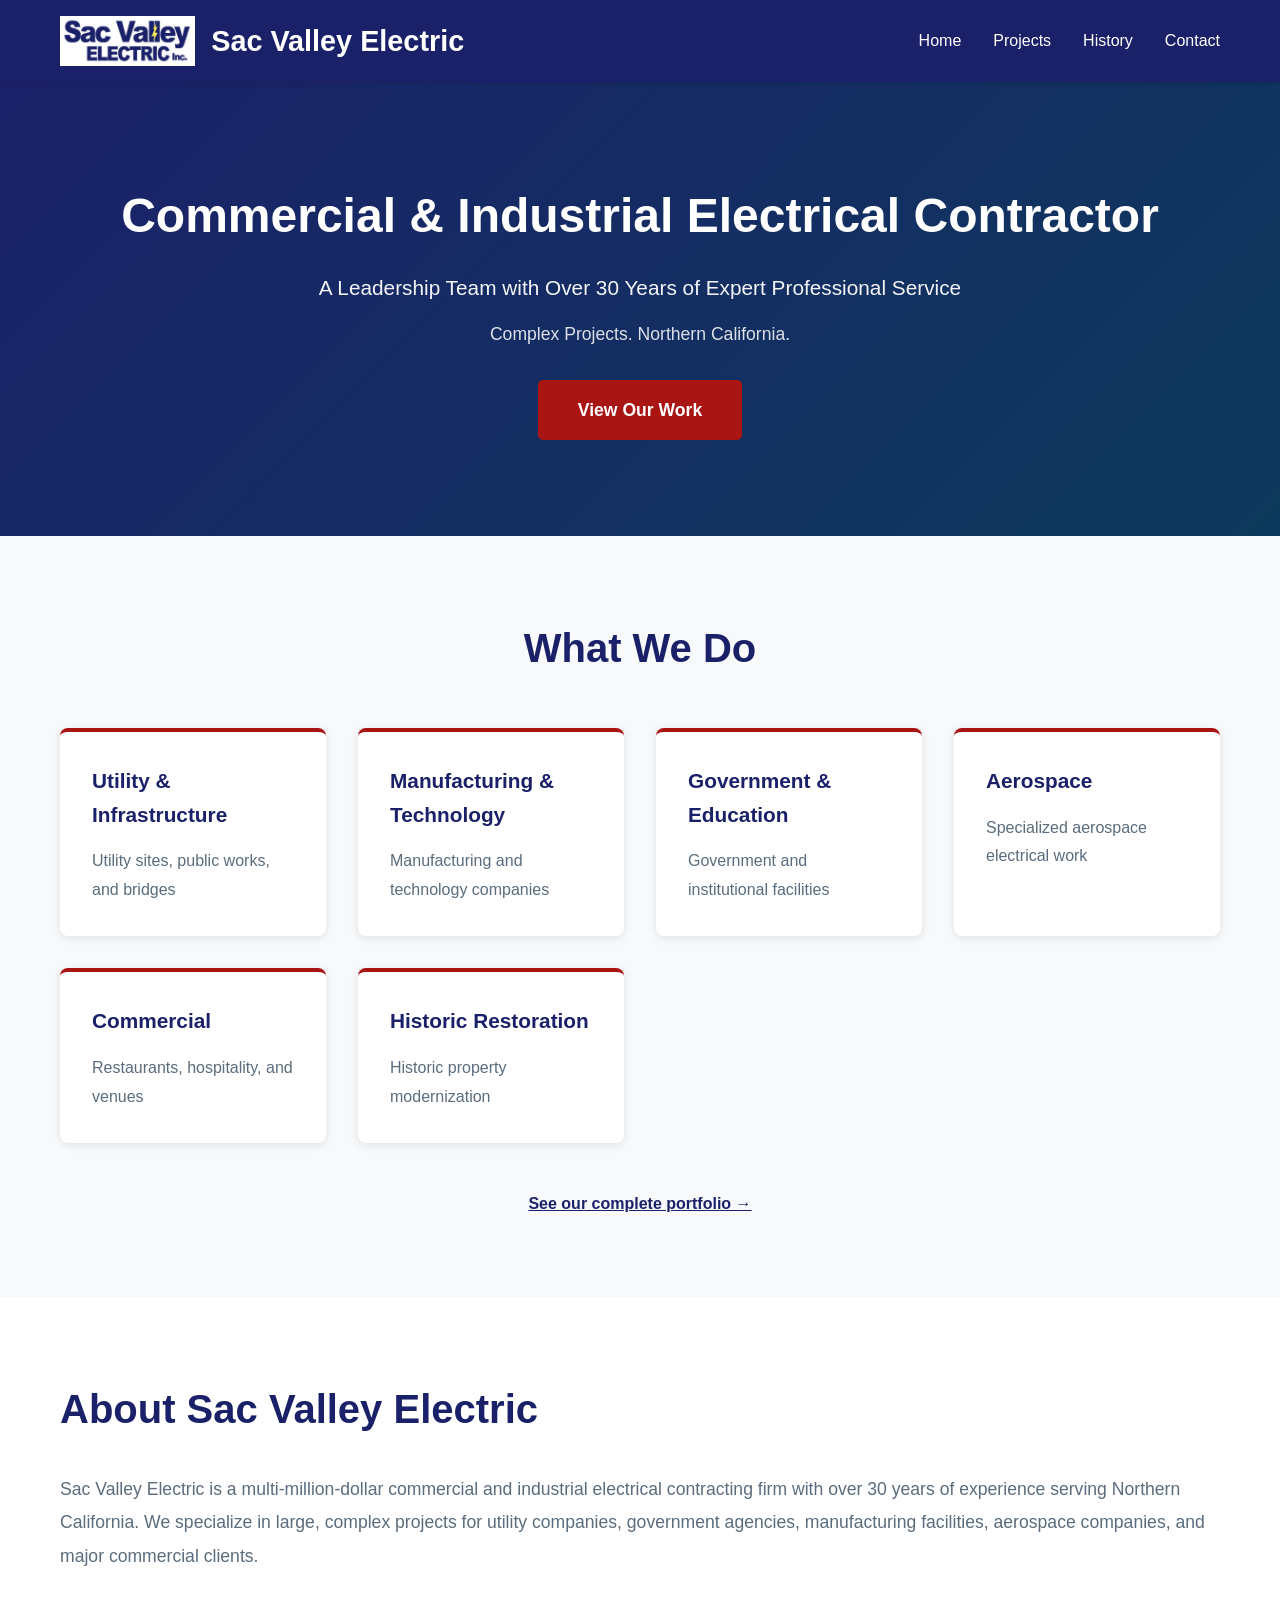
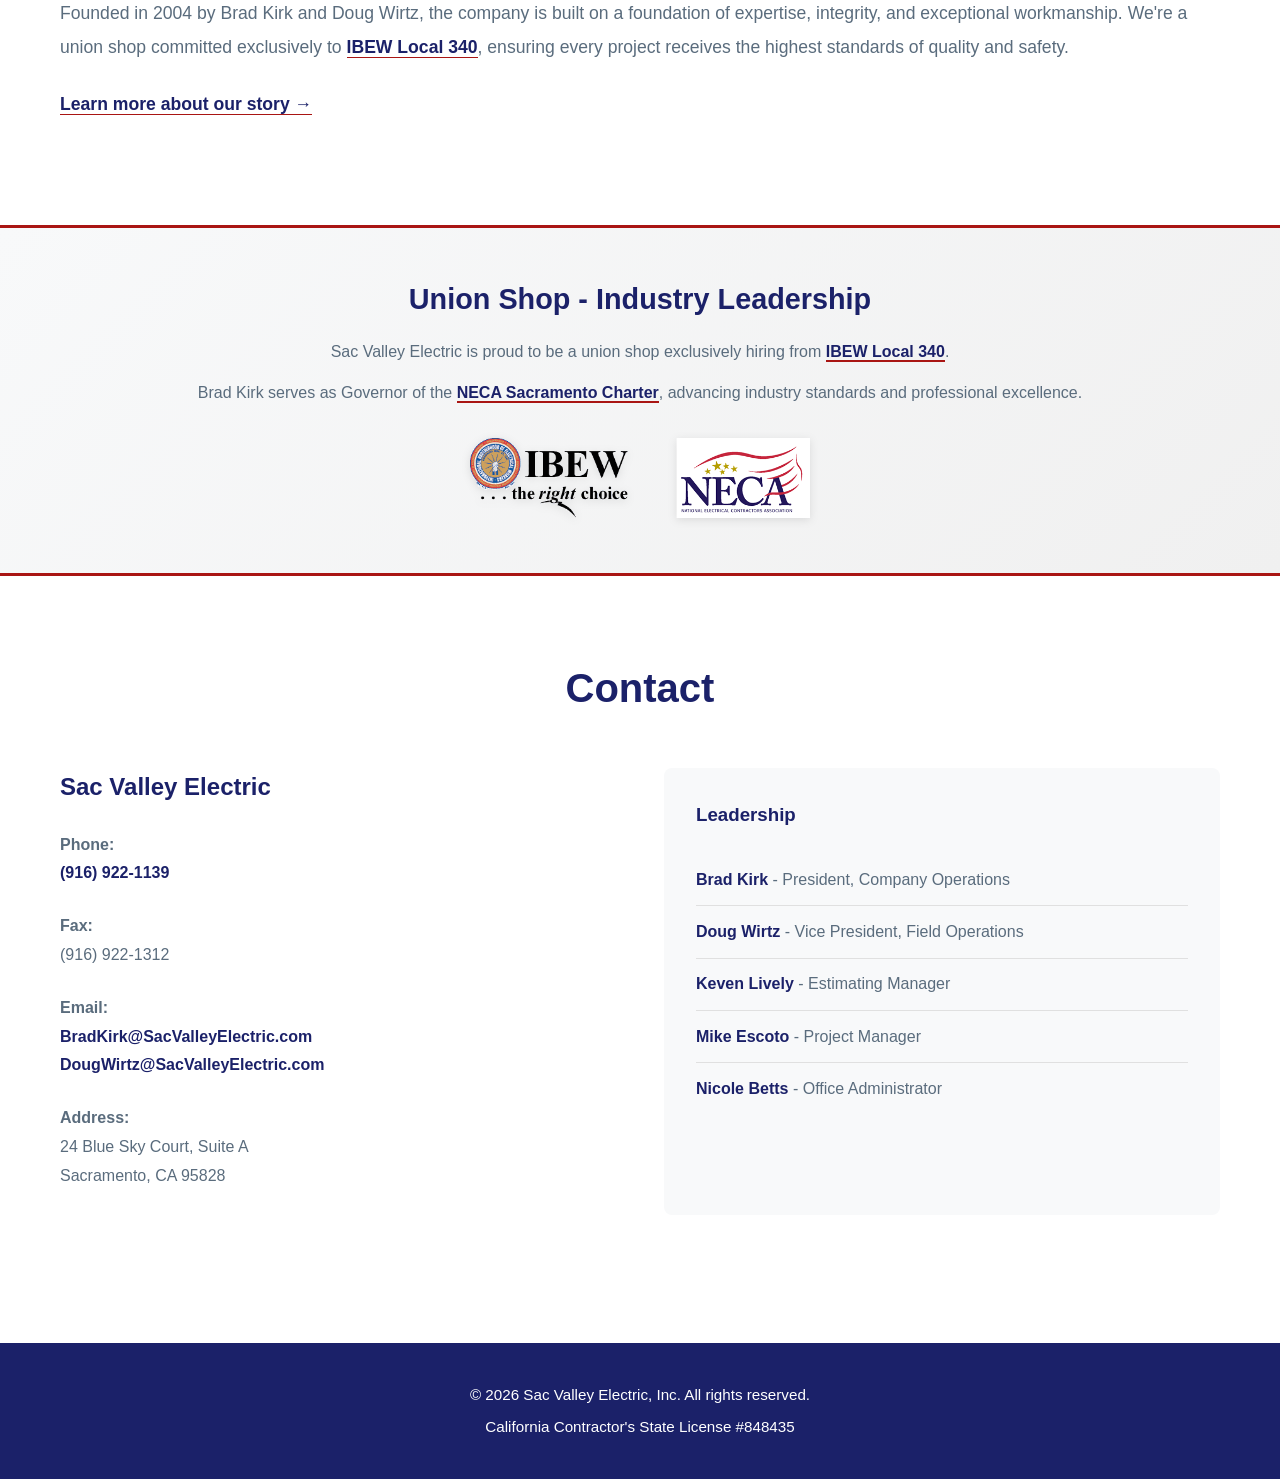
==== commit d0276794: "Add union/NECA leadership emphasis and IBEW/NECA logos with links" ====
--- a/index.html
+++ b/index.html
@@ -76,13 +76,30 @@
             <h2>About Sac Valley Electric</h2>
             <div class="about-content">
                 <p>Sac Valley Electric is a multi-million-dollar commercial and industrial electrical contracting firm with over 30 years of experience serving Northern California. We specialize in large, complex projects for utility companies, government agencies, manufacturing facilities, aerospace companies, and major commercial clients.</p>
-                <p>Founded in 2004 by Brad Kirk and Doug Wirtz, the company is built on a foundation of expertise, integrity, and exceptional workmanship. We're known for delivering reliable, innovative solutions to complex electrical challenges.</p>
+                <p>Founded in 2004 by Brad Kirk and Doug Wirtz, the company is built on a foundation of expertise, integrity, and exceptional workmanship. We're a union shop committed exclusively to <a href="https://www.ibewlocal340.org/" target="_blank" rel="noopener">IBEW Local 340</a>, ensuring every project receives the highest standards of quality and safety.</p>
                 <p><a href="history.html">Learn more about our story →</a></p>
             </div>
         </div>
     </section>
 
 
+
+    <!-- Union & Industry Commitment -->
+    <section class="union-commitment">
+        <div class="container">
+            <h2>Union Shop - Industry Leadership</h2>
+            <p>Sac Valley Electric is proud to be a union shop exclusively hiring from <a href="https://www.ibewlocal340.org/" target="_blank" rel="noopener">IBEW Local 340</a>.</p>
+            <p>Brad Kirk serves as Governor of the <a href="https://www.necasac.org/" target="_blank" rel="noopener">NECA Sacramento Charter</a>, advancing industry standards and professional excellence.</p>
+            <div class="union-logos">
+                <a href="https://www.ibewlocal340.org/" target="_blank" rel="noopener" title="IBEW Local 340">
+                    <img src="images/ibewLogo.gif" alt="IBEW Local 340" class="union-logo">
+                </a>
+                <a href="https://www.necasac.org/" target="_blank" rel="noopener" title="NECA Sacramento">
+                    <img src="images/neca_logo.gif" alt="NECA Sacramento" class="union-logo">
+                </a>
+            </div>
+        </div>
+    </section>
 
     <!-- Contact Section -->
     <section id="contact" class="contact">
--- a/styles.css
+++ b/styles.css
@@ -233,6 +233,18 @@
     line-height: 1.9;
 }
 
+.about-content a {
+    color: var(--primary-color);
+    font-weight: 600;
+    text-decoration: none;
+    border-bottom: 1px solid var(--secondary-color);
+    transition: color 0.3s ease;
+}
+
+.about-content a:hover {
+    color: var(--secondary-color);
+}
+
 .credentials {
     display: grid;
     grid-template-columns: repeat(auto-fit, minmax(250px, 1fr));
@@ -481,6 +493,18 @@
     margin-bottom: 1.5rem;
 }
 
+.history-narrative a {
+    color: var(--primary-color);
+    font-weight: 600;
+    text-decoration: none;
+    border-bottom: 1px solid var(--secondary-color);
+    transition: color 0.3s ease;
+}
+
+.history-narrative a:hover {
+    color: var(--secondary-color);
+}
+
 .project-list {
     list-style: none;
     margin: 1.5rem 0;
@@ -531,6 +555,18 @@
 .leader p {
     color: var(--light-text);
     margin: 0;
+}
+
+.leader a {
+    color: var(--primary-color);
+    font-weight: 600;
+    text-decoration: none;
+    border-bottom: 1px solid var(--secondary-color);
+    transition: color 0.3s ease;
+}
+
+.leader a:hover {
+    color: var(--secondary-color);
 }
 
 /* Projects Page */
@@ -682,6 +718,66 @@
     background-color: rgba(255,255,255,0.3);
 }
 
+/* Union Commitment Section */
+.union-commitment {
+    background: linear-gradient(135deg, var(--light-bg) 0%, #f0f0f0 100%);
+    padding: 3rem 0;
+    border-top: 3px solid var(--secondary-color);
+    border-bottom: 3px solid var(--secondary-color);
+}
+
+.union-commitment h2 {
+    color: var(--primary-color);
+    font-size: 1.8rem;
+    text-align: center;
+    margin-bottom: 1rem;
+}
+
+.union-commitment p {
+    color: var(--light-text);
+    font-size: 1rem;
+    text-align: center;
+    margin-bottom: 1rem;
+}
+
+.union-commitment a {
+    color: var(--primary-color);
+    font-weight: 600;
+    text-decoration: none;
+    border-bottom: 2px solid var(--secondary-color);
+    transition: color 0.3s ease;
+}
+
+.union-commitment a:hover {
+    color: var(--secondary-color);
+}
+
+.union-logos {
+    display: flex;
+    justify-content: center;
+    align-items: center;
+    gap: 3rem;
+    margin-top: 2rem;
+    flex-wrap: wrap;
+}
+
+.union-logo {
+    height: 80px;
+    width: auto;
+    transition: transform 0.3s ease, opacity 0.3s ease;
+    filter: drop-shadow(0 2px 4px rgba(0,0,0,0.1));
+}
+
+.union-logos a {
+    border: none;
+    display: inline-block;
+}
+
+.union-logos a:hover .union-logo {
+    transform: scale(1.1);
+    opacity: 0.8;
+}
+
 @media (max-width: 768px) {
     .page-hero h1 {
         font-size: 1.8rem;
@@ -713,6 +809,14 @@
     
     .contact-links .cta-button {
         width: 100%;
+    }
+    
+    .union-logos {
+        gap: 1.5rem;
+    }
+    
+    .union-logo {
+        height: 60px;
     }
 }
 
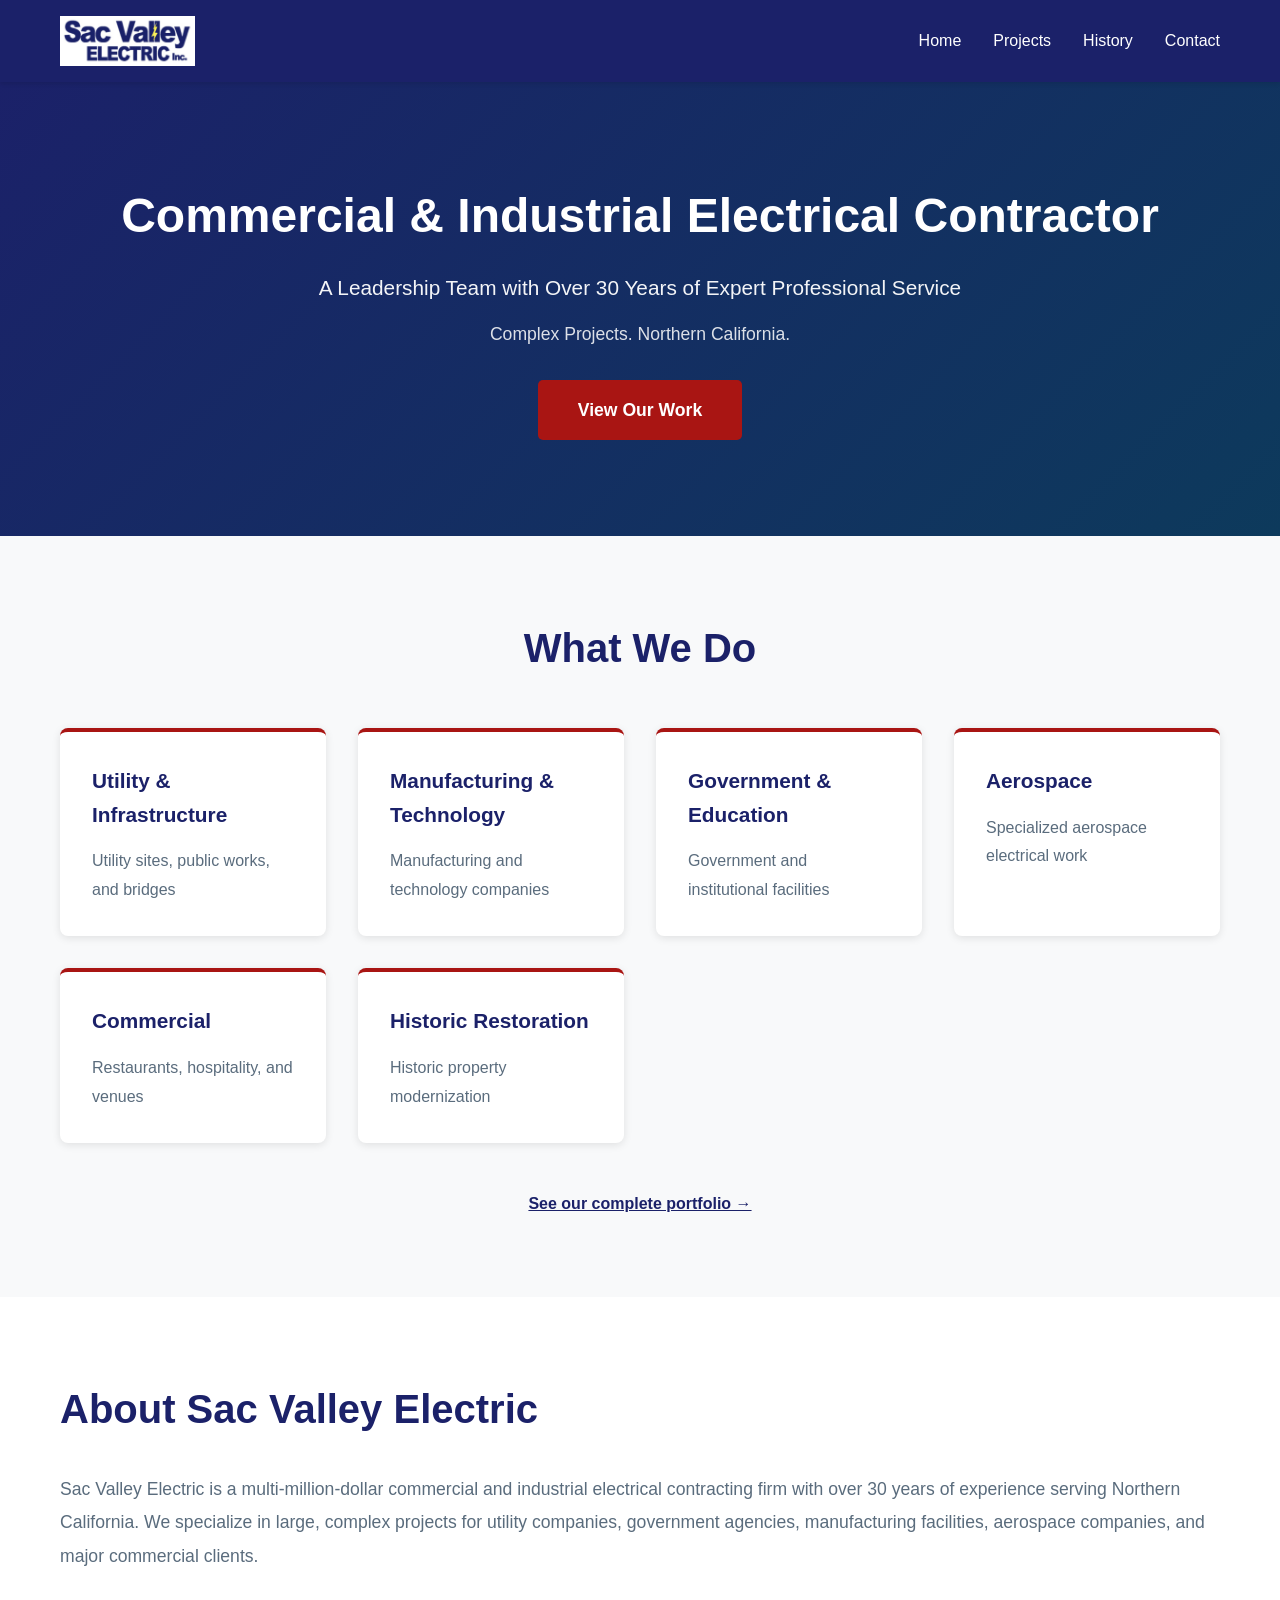
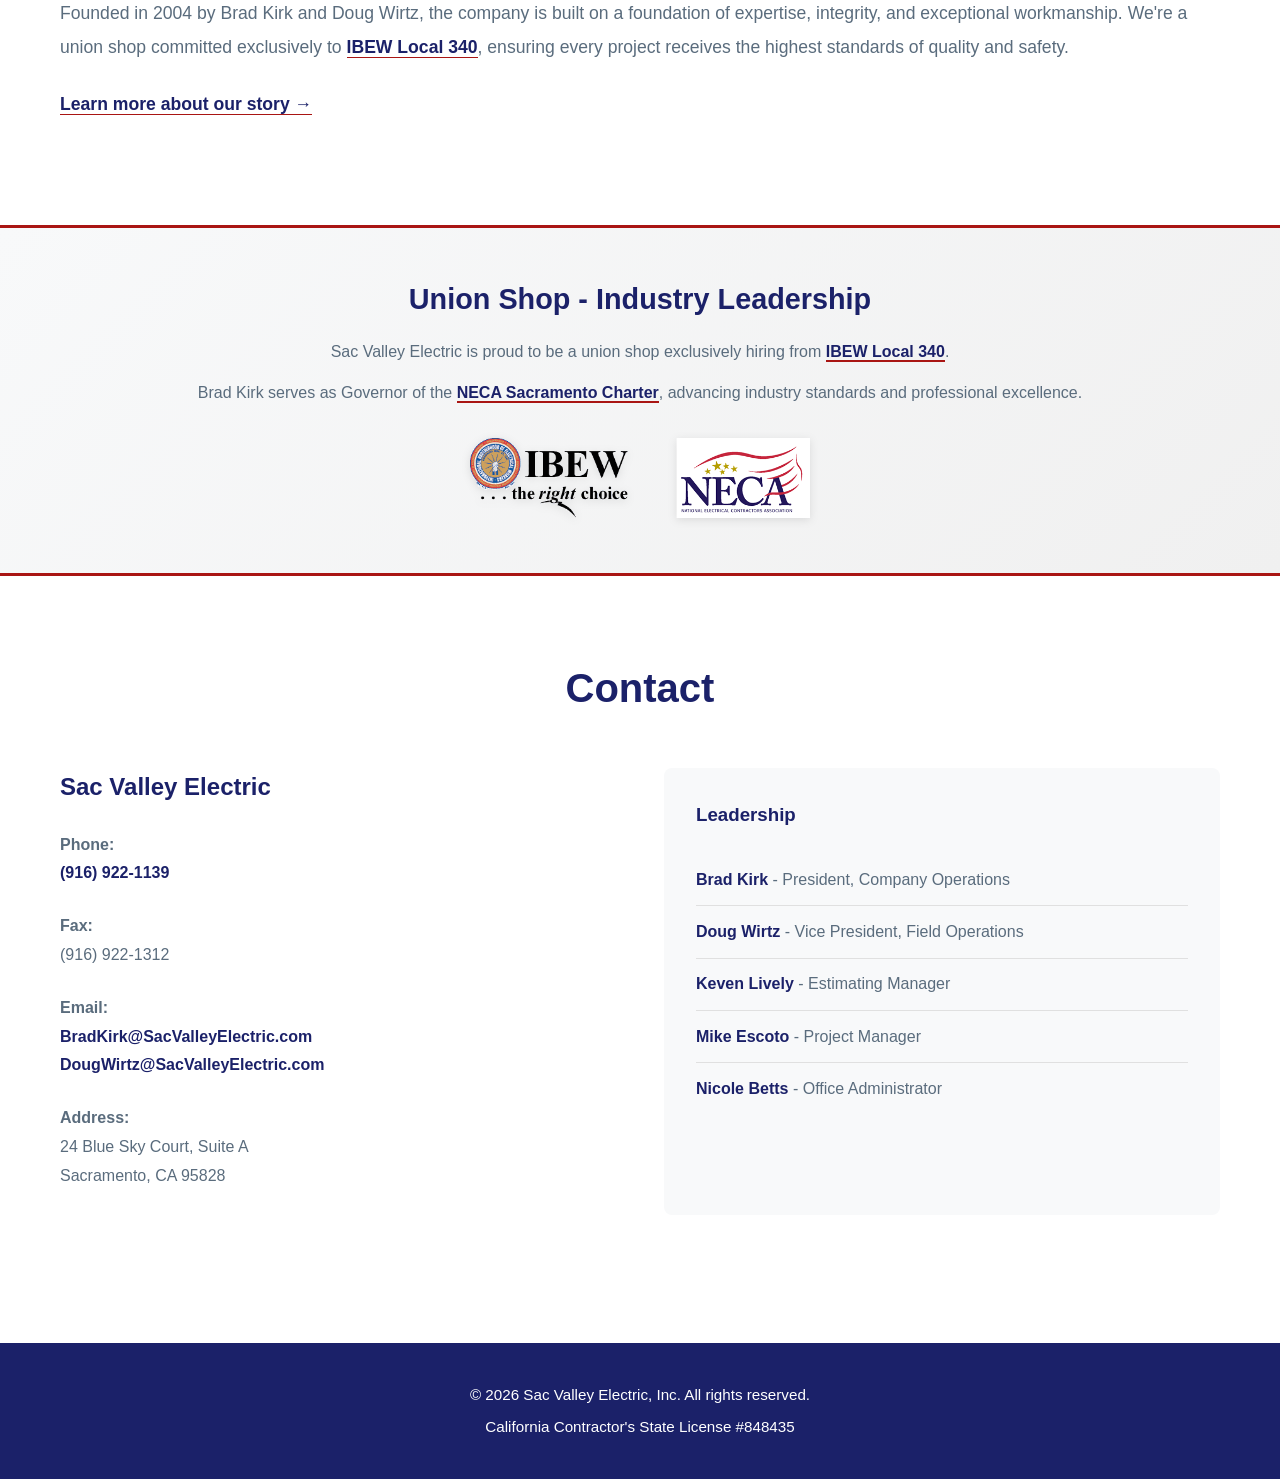
==== commit 2497c7f1: "Improve header: logo-only design with mobile hamburger menu" ====
--- a/index.html
+++ b/index.html
@@ -6,16 +6,23 @@
     <title>Sac Valley Electric - Commercial & Industrial Electrical Contractor Sacramento</title>
     <meta name="description" content="Professional commercial and industrial electrical contractor serving Northern California. New construction, panel upgrades, LED lighting, EV charging, and more.">
     <link rel="stylesheet" href="styles.css">
+    <script src="script.js"></script>
 </head>
 <body>
     <!-- Navigation -->
     <nav class="navbar">
         <div class="container">
             <div class="nav-brand">
-                <img src="logo.gif" alt="Sac Valley Electric" class="logo">
-                <h1>Sac Valley Electric</h1>
+                <a href="index.html" class="logo-link">
+                    <img src="logo.gif" alt="Sac Valley Electric" class="logo">
+                </a>
             </div>
-            <ul class="nav-links">
+            <div class="hamburger" id="hamburger">
+                <span></span>
+                <span></span>
+                <span></span>
+            </div>
+            <ul class="nav-links" id="navLinks">
                 <li><a href="index.html">Home</a></li>
                 <li><a href="projects.html">Projects</a></li>
                 <li><a href="history.html">History</a></li>
--- a/styles.css
+++ b/styles.css
@@ -75,6 +75,8 @@
     display: flex;
     list-style: none;
     gap: 2rem;
+    margin: 0;
+    padding: 0;
 }
 
 .nav-links a {
@@ -88,15 +90,75 @@
     color: var(--secondary-color);
 }
 
+/* Hamburger Menu */
+.hamburger {
+    display: none;
+    flex-direction: column;
+    cursor: pointer;
+    gap: 6px;
+}
+
+.hamburger span {
+    width: 25px;
+    height: 3px;
+    background-color: var(--white);
+    border-radius: 3px;
+    transition: all 0.3s ease;
+}
+
+.hamburger.active span:nth-child(1) {
+    transform: rotate(45deg) translate(8px, 8px);
+}
+
+.hamburger.active span:nth-child(2) {
+    opacity: 0;
+}
+
+.hamburger.active span:nth-child(3) {
+    transform: rotate(-45deg) translate(7px, -7px);
+}
+
 @media (max-width: 768px) {
+    .hamburger {
+        display: flex;
+    }
+    
     .nav-links {
+        position: absolute;
+        top: 60px;
+        left: 0;
+        right: 0;
+        background-color: var(--primary-color);
         flex-direction: column;
-        gap: 1rem;
-        display: none;
+        gap: 0;
+        max-height: 0;
+        overflow: hidden;
+        transition: max-height 0.3s ease;
+        padding: 0;
+        box-shadow: 0 2px 8px rgba(0,0,0,0.1);
+    }
+    
+    .nav-links.active {
+        max-height: 300px;
+        padding: 1rem 0;
+    }
+    
+    .nav-links li {
+        padding: 0;
+    }
+    
+    .nav-links a {
+        display: block;
+        padding: 1rem 2rem;
+        border-top: 1px solid rgba(255,255,255,0.1);
+    }
+    
+    .nav-links a:hover {
+        background-color: rgba(0,0,0,0.1);
     }
     
     .navbar .container {
-        flex-direction: column;
+        flex-direction: row;
         gap: 1rem;
     }
 }
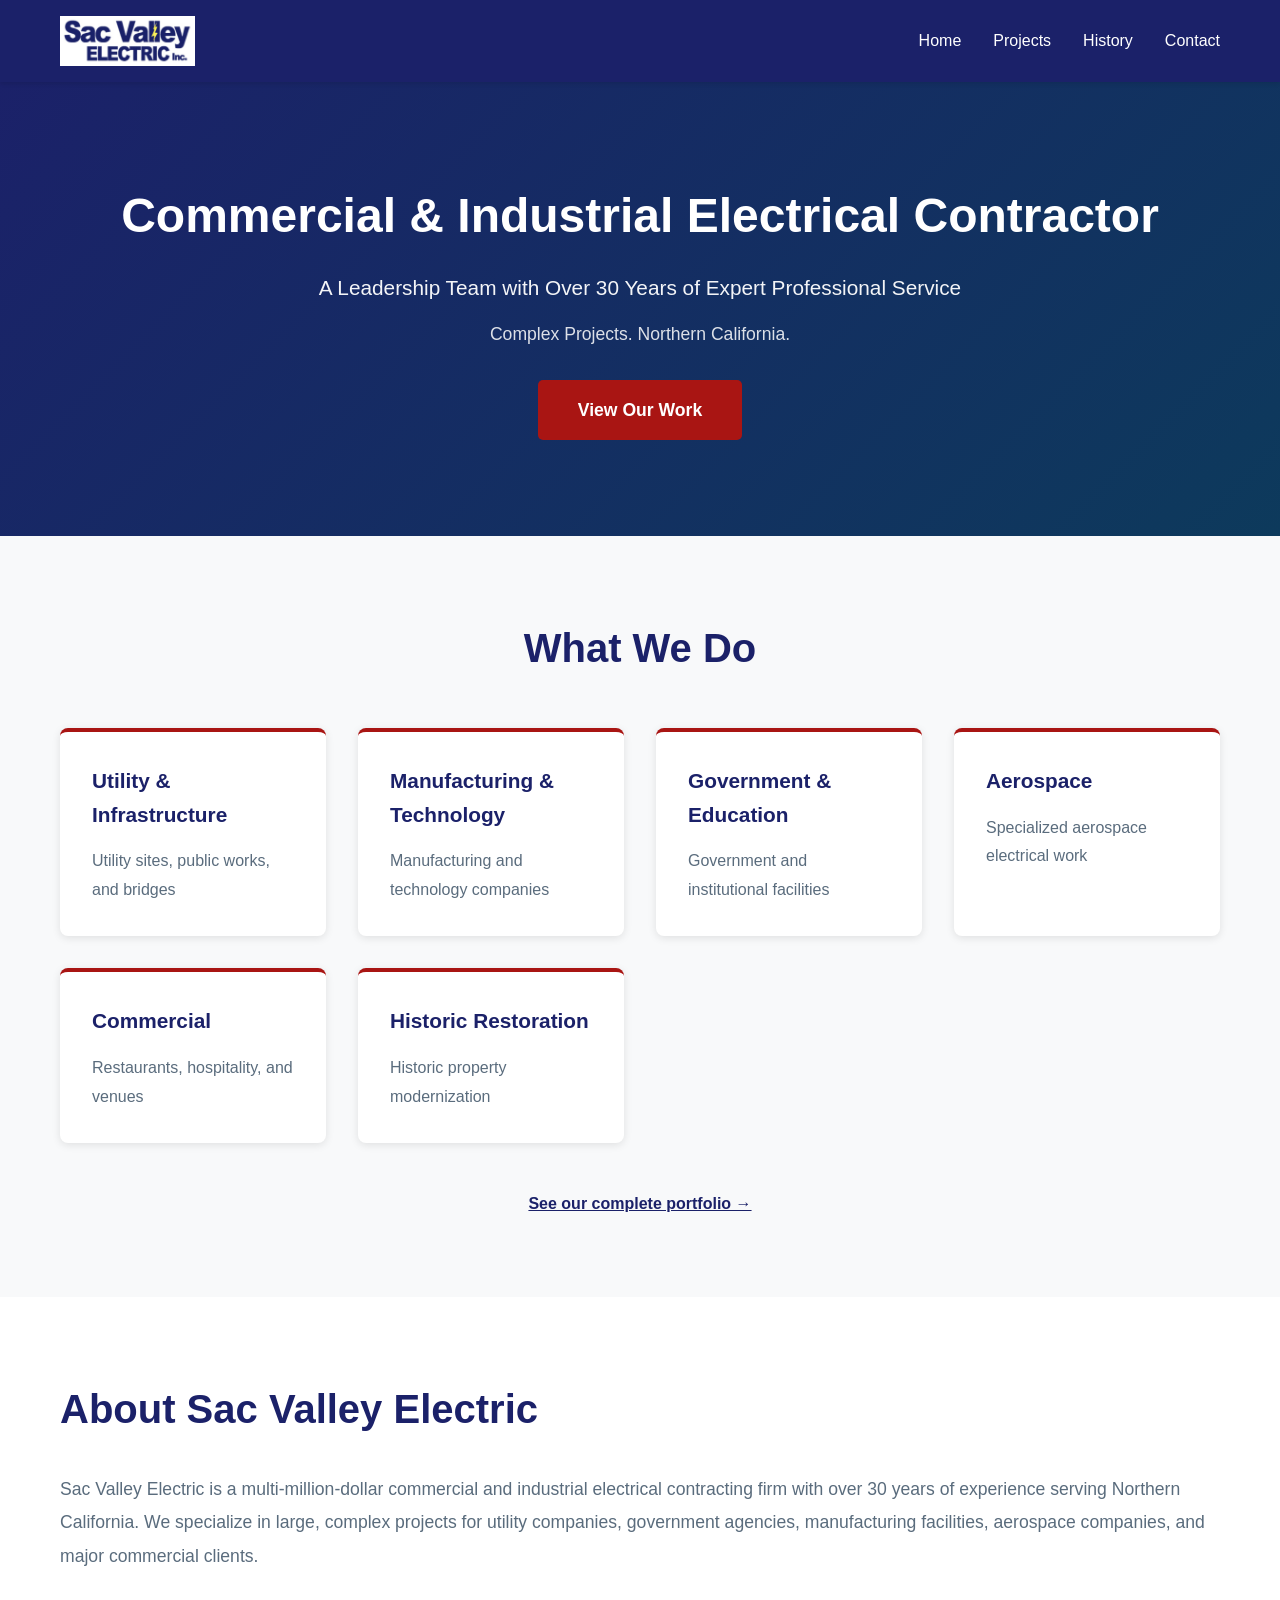
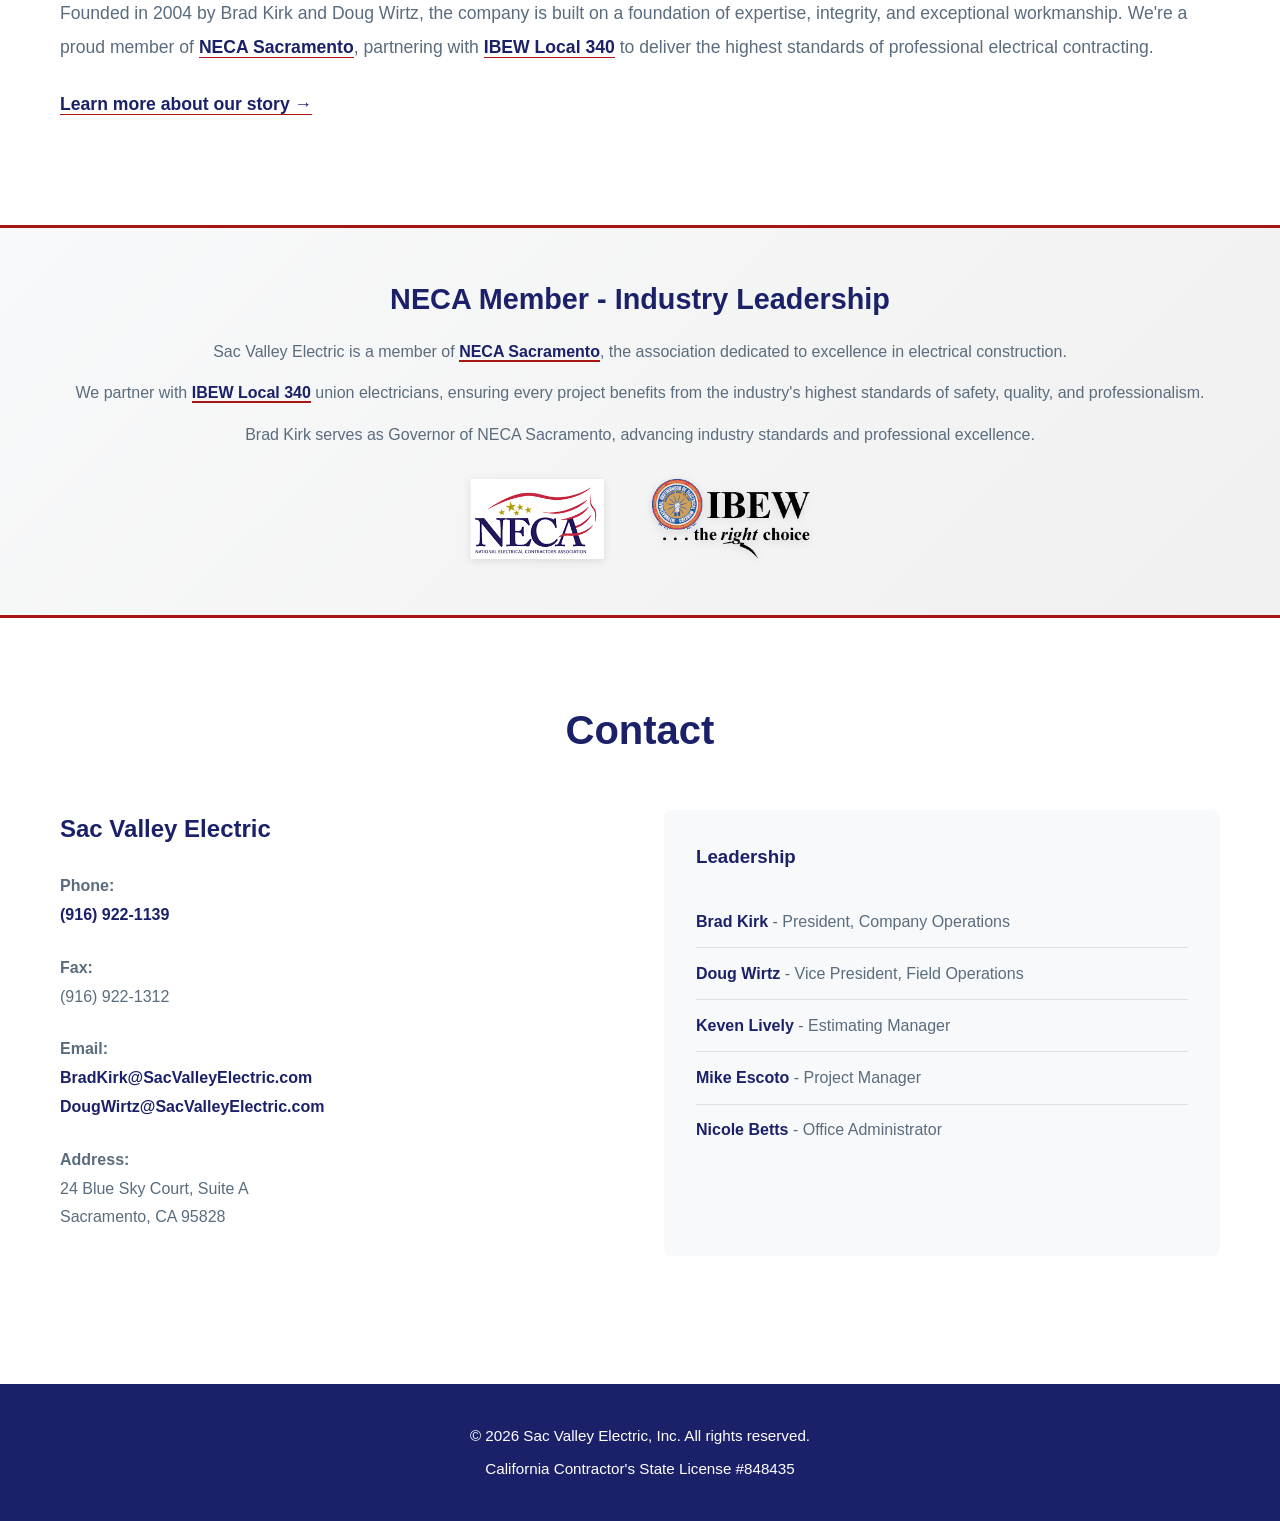
==== commit 842f099f: "Emphasize NECA membership, refocus copy to NECA-IBEW partnership" ====
--- a/index.html
+++ b/index.html
@@ -6,30 +6,11 @@
     <title>Sac Valley Electric - Commercial & Industrial Electrical Contractor Sacramento</title>
     <meta name="description" content="Professional commercial and industrial electrical contractor serving Northern California. New construction, panel upgrades, LED lighting, EV charging, and more.">
     <link rel="stylesheet" href="styles.css">
-    <script src="script.js"></script>
+    <script src="components/loader.js"></script>
 </head>
 <body>
-    <!-- Navigation -->
-    <nav class="navbar">
-        <div class="container">
-            <div class="nav-brand">
-                <a href="index.html" class="logo-link">
-                    <img src="logo.gif" alt="Sac Valley Electric" class="logo">
-                </a>
-            </div>
-            <div class="hamburger" id="hamburger">
-                <span></span>
-                <span></span>
-                <span></span>
-            </div>
-            <ul class="nav-links" id="navLinks">
-                <li><a href="index.html">Home</a></li>
-                <li><a href="projects.html">Projects</a></li>
-                <li><a href="history.html">History</a></li>
-                <li><a href="#contact">Contact</a></li>
-            </ul>
-        </div>
-    </nav>
+    <!-- Header Component (loaded by loader.js) -->
+    <div data-component="header"></div>
 
     <!-- Hero Section -->
     <section id="home" class="hero">
@@ -83,7 +64,7 @@
             <h2>About Sac Valley Electric</h2>
             <div class="about-content">
                 <p>Sac Valley Electric is a multi-million-dollar commercial and industrial electrical contracting firm with over 30 years of experience serving Northern California. We specialize in large, complex projects for utility companies, government agencies, manufacturing facilities, aerospace companies, and major commercial clients.</p>
-                <p>Founded in 2004 by Brad Kirk and Doug Wirtz, the company is built on a foundation of expertise, integrity, and exceptional workmanship. We're a union shop committed exclusively to <a href="https://www.ibewlocal340.org/" target="_blank" rel="noopener">IBEW Local 340</a>, ensuring every project receives the highest standards of quality and safety.</p>
+                <p>Founded in 2004 by Brad Kirk and Doug Wirtz, the company is built on a foundation of expertise, integrity, and exceptional workmanship. We're a proud member of <a href="https://www.necasac.org/" target="_blank" rel="noopener">NECA Sacramento</a>, partnering with <a href="https://www.ibewlocal340.org/" target="_blank" rel="noopener">IBEW Local 340</a> to deliver the highest standards of professional electrical contracting.</p>
                 <p><a href="history.html">Learn more about our story →</a></p>
             </div>
         </div>
@@ -94,15 +75,16 @@
     <!-- Union & Industry Commitment -->
     <section class="union-commitment">
         <div class="container">
-            <h2>Union Shop - Industry Leadership</h2>
-            <p>Sac Valley Electric is proud to be a union shop exclusively hiring from <a href="https://www.ibewlocal340.org/" target="_blank" rel="noopener">IBEW Local 340</a>.</p>
-            <p>Brad Kirk serves as Governor of the <a href="https://www.necasac.org/" target="_blank" rel="noopener">NECA Sacramento Charter</a>, advancing industry standards and professional excellence.</p>
+            <h2>NECA Member - Industry Leadership</h2>
+            <p>Sac Valley Electric is a member of <a href="https://www.necasac.org/" target="_blank" rel="noopener">NECA Sacramento</a>, the association dedicated to excellence in electrical construction.</p>
+            <p>We partner with <a href="https://www.ibewlocal340.org/" target="_blank" rel="noopener">IBEW Local 340</a> union electricians, ensuring every project benefits from the industry's highest standards of safety, quality, and professionalism.</p>
+            <p>Brad Kirk serves as Governor of NECA Sacramento, advancing industry standards and professional excellence.</p>
             <div class="union-logos">
+                <a href="https://www.necasac.org/" target="_blank" rel="noopener" title="NECA Sacramento">
+                    <img src="images/neca_logo.gif" alt="NECA Sacramento" class="union-logo">
+                </a>
                 <a href="https://www.ibewlocal340.org/" target="_blank" rel="noopener" title="IBEW Local 340">
                     <img src="images/ibewLogo.gif" alt="IBEW Local 340" class="union-logo">
-                </a>
-                <a href="https://www.necasac.org/" target="_blank" rel="noopener" title="NECA Sacramento">
-                    <img src="images/neca_logo.gif" alt="NECA Sacramento" class="union-logo">
                 </a>
             </div>
         </div>
@@ -148,12 +130,7 @@
         </div>
     </section>
 
-    <!-- Footer -->
-    <footer class="footer">
-        <div class="container">
-            <p>&copy; 2026 Sac Valley Electric, Inc. All rights reserved.</p>
-            <p>California Contractor's State License #848435</p>
-        </div>
-    </footer>
+    <!-- Footer Component (loaded by loader.js) -->
+    <div data-component="footer"></div>
 </body>
 </html>
